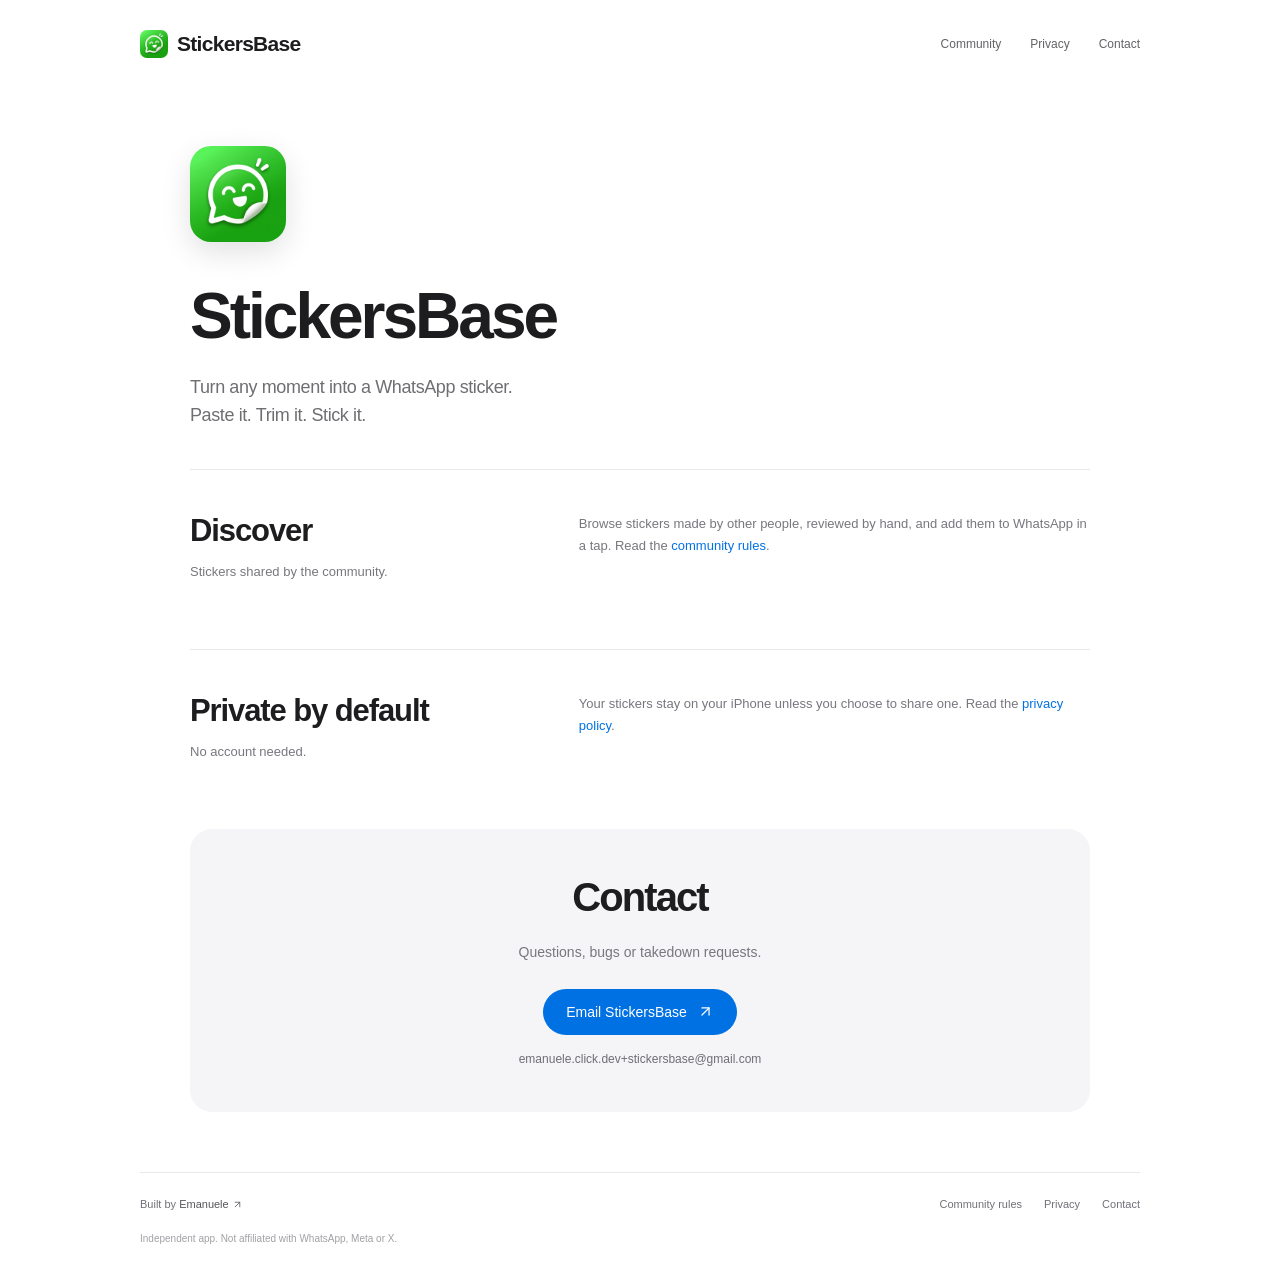
==== stickersbase/index.html @ bf853f96 "Add StickersBase minisite: home, community rules, privacy policy Co-Authored-By: Claude Opus 5.5 <no" ====
<!doctype html>
<html lang="en">
  <head>
    <meta charset="utf-8">
    <meta name="viewport" content="width=device-width, initial-scale=1">
    <title>StickersBase — Stickers for WhatsApp</title>
    <meta name="description" content="Turn any moment into a WhatsApp sticker. Make your own from X posts and photos, or discover stickers shared by the community.">
    <meta name="theme-color" content="#ffffff">
    <link rel="canonical" href="https://emanuele.click/stickersbase/">
    <link rel="icon" type="image/png" href="./assets/icon.png">
    <link rel="apple-touch-icon" href="./assets/icon.png">
    <link rel="stylesheet" href="./styles.css">
  </head>
  <body class="support-page">
    <a class="skip" href="#main">Skip to content</a>
    <header class="wrap">
      <nav aria-label="Main navigation">
        <a class="brand" href="./" aria-label="StickersBase home"><img src="./assets/icon.png" width="28" height="28" alt="">StickersBase</a>
        <div class="nav-links"><a href="./community/">Community</a><a href="./privacy/">Privacy</a><a href="./#contact">Contact</a></div>
      </nav>
    </header>
    <main id="main" class="wrap support-main">
      <div class="support-intro">
        
        <h1><img class="app-icon" src="./assets/icon.png" width="96" height="96" alt=""><br>StickersBase</h1>
        <p class="lead">Turn any moment into a WhatsApp sticker.<br class="desktop-break"> Paste it. Trim it. Stick it.</p>
      </div>
      <section class="support-section">
        <div><h2>Discover</h2><p>Stickers shared by the community.</p></div>
        <div class="prose"><p>Browse stickers made by other people, reviewed by hand, and add them to WhatsApp in a tap. Read the <a href="community/">community rules</a>.</p></div>
      </section>
      <section class="support-section">
        <div><h2>Private by default</h2><p>No account needed.</p></div>
        <div class="prose"><p>Your stickers stay on your iPhone unless you choose to share one. Read the <a href="privacy/">privacy policy</a>.</p></div>
      </section>
      <section class="support-contact" id="contact">
        <h2>Contact</h2>
        <p>Questions, bugs or takedown requests.</p>
        <a class="button primary" href="mailto:emanuele.click.dev+stickersbase@gmail.com?subject=StickersBase">Email StickersBase <span aria-hidden="true"><svg class="ui-icon" width="18" height="18" aria-hidden="true" focusable="false"><use href="./assets/icons/sprite.svg#arrow-up-right"></use></svg></span></a>
        <a class="support-email" href="mailto:emanuele.click.dev+stickersbase@gmail.com">emanuele.click.dev+stickersbase@gmail.com</a>
      </section>
    </main>
    <footer class="wrap">
      <div class="footer-main">
        <span>Built by <a href="https://emanuele.click/">Emanuele <svg class="ui-icon" width="18" height="18" aria-hidden="true" focusable="false"><use href="./assets/icons/sprite.svg#arrow-up-right"></use></svg></a></span>
        <div class="footer-links">
          <a href="./community/">Community rules</a>
          <a href="./privacy/">Privacy</a>
          <a href="mailto:emanuele.click.dev+stickersbase@gmail.com">Contact</a>
        </div>
      </div>
      <p class="disclaimer">Independent app. Not affiliated with WhatsApp, Meta or X.</p>
    </footer>
  </body>
</html>
---- stickersbase/styles.css ----
:root {
  --ink:#1d1d1f;
  --muted:#75757b;
  --blue:#0071e3;
  --line:#e9e9ec;
  --surface:#f5f5f7;
}

* {
  box-sizing:border-box;
}

html {
  scroll-behavior:smooth;
  scroll-padding-top:40px;
}

body {
  margin:0;
  background:#fff;
  color:var(--ink);
  font-family:-apple-system,BlinkMacSystemFont,"Helvetica Neue",Arial,sans-serif;
  -webkit-font-smoothing:antialiased;
}

a {
  color:inherit;
  text-decoration:none;
}

a:hover {
  color:var(--blue);
}

button {
  font:inherit;
  cursor:pointer;
}

a:focus-visible,button:focus-visible,summary:focus-visible {
  outline:3px solid #0071e3;
  outline-offset:5px;
}

.wrap {
  width:calc(100% - 64px);
  max-width:1000px;
  margin:auto;
}

.skip {
  position:absolute;
  top:-100px;
  background:white;
  padding:15px;
  z-index:10;
}

.skip:focus {
  top:0;
}

nav {
  height:88px;
  display:flex;
  justify-content:space-between;
  align-items:center;
}

.brand {
  display:inline-flex;
  align-items:center;
  gap:9px;
  font-size:21px;
  font-weight:650;
  letter-spacing:-.7px;
}

.brand img {
  border-radius:7px;
}

.nav-links {
  display:flex;
  gap:29px;
  font-size:12px;
  color:#636367;
}

.button {
  display:inline-flex;
  align-items:center;
  justify-content:center;
  gap:10px;
  border-radius:999px;
  background:var(--ink);
  color:white;
  min-height:46px;
  padding:13px 23px;
  font-size:14px;
  font-weight:500;
  transition:background .2s,transform .2s;
}

.button:hover {
  background:#38383b;
  color:white;
  transform:translateY(-1px);
}

.button.small {
  font-size:12px;
  min-height:33px;
  padding:9px 15px;
}

.button.primary {
  background:var(--blue);
}

.button.primary:hover {
  background:#0077ed;
}

.hero {
  text-align:center;
  padding-top:80px;
  padding-bottom:87px;
}

h1 {
  font-size:clamp(60px,7vw,86px);
  line-height:1.03;
  letter-spacing:-4.8px;
  font-weight:650;
  margin:0;
}

h1 span,h2 span {
  color:var(--muted);
}

.lead {
  font-size:19px;
  line-height:1.55;
  color:#6e6e73;
  margin:24px auto 27px;
  letter-spacing:-.4px;
}

.cta-note {
  font-size:11px;
  color:#707078;
  margin:13px 0 0;
}

.section {
  padding-top:65px;
  padding-bottom:75px;
}

h2 {
  font-size:42px;
  line-height:1.13;
  letter-spacing:-1.9px;
  font-weight:600;
  margin:0;
}

.feature-grid {
  display:grid;
  grid-template-columns:repeat(3,1fr);
  gap:14px;
  margin-top:35px;
}

.feature {
  position:relative;
  background:var(--surface);
  border-radius:22px;
  padding:30px 26px 32px;
}

.feature-icon {
  width:39px;
  height:39px;
  display:grid;
  place-items:center;
  background:white;
  border:1px solid #eaeaec;
  border-radius:11px;
  box-shadow:0 3px 5px #00000003;
  font-size:24px;
  font-weight:300;
  margin-bottom:38px;
}

h3 {
  font-size:21px;
  font-weight:600;
  letter-spacing:-.7px;
  margin:0 0 11px;
}

.feature p {
  font-size:13px;
  color:#6e6e75;
  line-height:1.7;
  margin:0;
}

.feature-index {
  position:absolute;
  right:25px;
  top:34px;
  font-size:11px;
  color:#b3b3b8;
}

.faq {
  display:grid;
  grid-template-columns:1fr 1.2fr;
  gap:75px;
  padding-top:55px;
  padding-bottom:90px;
}

.questions {
  border-top:1px solid var(--line);
}

details {
  border-bottom:1px solid var(--line);
}

summary {
  list-style:none;
  cursor:pointer;
  padding:20px 28px 20px 0;
  position:relative;
  font-size:14px;
  line-height:1.4;
}

summary::-webkit-details-marker {
  display:none;
}

summary:after {
  content:'+';
  position:absolute;
  right:3px;
  top:18px;
  color:#a1a1a6;
  font-size:20px;
  font-weight:300;
}

details[open] summary:after {
  content:'−';
}

details p {
  font-size:13px;
  color:#6e6e75;
  line-height:1.75;
  margin:0 25px 20px 0;
}

details a {
  color:var(--blue);
}

.final-cta {
  text-align:center;
  border-top:1px solid var(--line);
  padding:60px 0 65px;
}

.final-cta img {
  border-radius:13px;
  margin-bottom:20px;
}

.final-cta h2 {
  font-size:47px;
  margin-bottom:25px;
  letter-spacing:-2px;
}

.final-cta p {
  font-size:11px;
  color:#707078;
  margin-top:16px;
}

footer {
  border-top:1px solid var(--line);
  padding:25px 0 28px;
  font-size:11px;
  color:#707078;
}

.footer-main {
  display:flex;
  justify-content:space-between;
  gap:22px;
}

.footer-main>span a {
  color:#55555b;
}

.footer-links {
  display:flex;
  gap:22px;
}

.footer-links button {
  padding:0;
  border:0;
  background:none;
  color:inherit;
  font-size:11px;
}

.footer-links button:hover {
  color:var(--blue);
}

.disclaimer {
  font-size:10px;
  line-height:1.7;
  color:#a1a1a6;
  margin:20px 0 0;
}

#share-status {
  display:block;
  margin-top:8px;
  overflow-wrap:anywhere;
}

@media(max-width:760px) {
  .wrap {
    width:calc(100% - 40px);
  }

  nav {
    height:74px;
  }

  .nav-links {
    gap:18px;
  }

  .nav-links a:first-child {
    display:none;
  }

  .hero {
    padding-top:60px;
    padding-bottom:55px;
  }

  h1 {
    font-size:65px;
    letter-spacing:-3.6px;
  }

  .lead {
    font-size:17px;
  }

  .feature-grid {
    gap:10px;
  }

  .feature {
    padding:25px 18px;
  }

  .feature p br {
    display:none;
  }

  .feature-index {
    right:18px;
    top:29px;
  }

  h3 {
    font-size:19px;
  }

  .faq {
    gap:35px;
  }

  h2 {
    font-size:36px;
  }

  .section {
    padding-top:45px;
    padding-bottom:55px;
  }

  .footer-links {
    gap:15px;
  }

}

@media(max-width:520px) {
  .wrap {
    width:calc(100% - 36px);
  }

  .nav-links {
    gap:14px;
    font-size:11px;
  }

  .nav-links a:first-child {
    display:none;
  }

  .hero {
    padding-top:51px;
    padding-bottom:43px;
  }

  h1 {
    font-size:54px;
    letter-spacing:-2.8px;
  }

  .lead {
    font-size:16px;
    max-width:320px;
    line-height:1.6;
    margin:23px auto 25px;
  }

  .desktop-break {
    display:none;
  }

  .section {
    padding-top:34px;
    padding-bottom:40px;
  }

  h2 {
    font-size:33px;
    letter-spacing:-1.3px;
  }

  .feature-grid {
    grid-template-columns:1fr;
    margin-top:28px;
    gap:10px;
  }

  .feature {
    padding:25px 24px 25px 84px;
    border-radius:18px;
  }

  .feature-icon {
    position:absolute;
    left:24px;
    top:25px;
    width:36px;
    height:36px;
    font-size:22px;
    margin:0;
  }

  .feature-index {
    font-size:10px;
    right:22px;
    top:29px;
  }

  h3 {
    font-size:19px;
    padding-right:22px;
    margin-bottom:8px;
  }

  .feature p {
    font-size:12px;
    max-width:235px;
  }

  .faq {
    grid-template-columns:1fr;
    gap:28px;
    padding-top:35px;
    padding-bottom:45px;
  }

  summary {
    font-size:13px;
    padding-top:18px;
    padding-bottom:18px;
  }

  .final-cta {
    padding:45px 0;
  }

  .final-cta h2 {
    font-size:39px;
  }

  .footer-main {
    flex-direction:column;
    gap:19px;
  }

  .footer-links {
    flex-wrap:wrap;
    gap:18px;
  }

  .disclaimer {
    font-size:9px;
  }

}

@media(prefers-reduced-motion:reduce) {
  html {
    scroll-behavior:auto;
  }

  * {
    transition:none!important;
  }

}

/* Static post illustration. SVG action paths match the extension. */
.post-illustration {
  position:relative;
  width:100%;
  max-width:550px;
  margin:50px auto 64px;
  text-align:left;
}

.post-preview {
  overflow:hidden;
  padding:19px 22px 0 19px;
  border:1px solid #272a2e;
  border-radius:18px;
  background:#000;
  color:#71767b;
  box-shadow:0 3px 5px #00000008,0 20px 45px -16px #00000028;
}

.post-preview svg {
  display:block;
  width:17px;
  height:17px;
  flex-shrink:0;
}

.placeholder {
  display:block;
  height:5px;
  border-radius:5px;
  background:#24272b;
}

.preview-grid {
  display:grid;
  grid-template-columns:33px minmax(0,1fr);
  gap:11px;
  align-items:start;
}

.preview-avatar {
  width:33px;
  height:33px;
  border:1px solid #34383c;
  border-radius:50%;
  background:#1c2025;
}

.preview-author {
  display:flex;
  align-items:center;
  gap:9px;
  height:33px;
  margin-bottom:15px;
}

.name-placeholder {
  width:77px;
  height:6px;
  background:#62676d;
}

.handle-placeholder {
  width:62px;
  height:4px;
  background:#262a2e;
  opacity:.7;
}

.preview-dots {
  margin-left:auto;
  color:#51565c;
  opacity:.6;
}

.preview-dots svg {
  width:16px;
  height:16px;
}

.preview-video {
  position:relative;
  isolation:isolate;
  display:grid;
  place-items:center;
  height:224px;
  overflow:hidden;
  border:1px solid #202226;
  border-radius:12px;
  background:#111214;
}

.post-preview .preview-landscape {
  position:absolute;
  inset:0;
  z-index:-1;
  width:100%;
  height:100%;
}

.preview-play {
  display:grid;
  place-items:center;
  width:36px;
  height:36px;
  color:#bdc7d1;
}

.preview-play svg {
  width:29px;
  height:29px;
  fill:currentColor;
  stroke:none;
  transform:translateX(-1px);
}

.preview-xsave {
  position:relative;
  display:flex;
  align-items:center;
  justify-content:space-between;
  gap:12px;
  padding:17px 0 19px;
  font-size:11px;
  font-weight:550;
  color:#65717d;
}

.preview-xsave>span {
  display:inline-flex;
  align-items:center;
  gap:6px;
  white-space:nowrap;
}

.preview-xsave svg {
  width:14px;
  height:14px;
}

.preview-wordmark {
  font-size:11px;
  font-weight:650;
  letter-spacing:-.3px;
  color:#7f93a8;
}

.preview-xsave .preview-save {
  position:relative;
  isolation:isolate;
  margin:0 3px;
  padding:10px 12px;
  border:1px solid #348ce6;
  border-radius:8px;
  background:#0071e3;
  color:#fff;
  font-size:12px;
  font-weight:600;
  box-shadow:0 3px 12px #0071e326;
}

.preview-xsave .preview-save svg {
  width:15px;
  height:15px;
}

.preview-player-controls {
  position:absolute;
  bottom:0;
  left:0;
  right:0;
  padding:30px 12px 10px;
  background:linear-gradient(transparent,#0006);
  color:#a4adb7;
}

.preview-progress {
  height:2px;
  margin-bottom:11px;
  background:#ffffff22;
}

.preview-progress>span {
  display:block;
  width:27%;
  height:100%;
  background:#aab6c2;
}

.preview-player-toolbar {
  display:flex;
  align-items:center;
  gap:12px;
  height:17px;
}

.post-preview .preview-player-toolbar svg {
  width:15px;
  height:15px;
}

.preview-player-toolbar>span {
  display:flex;
  align-items:center;
}

.preview-time {
  margin-left:auto;
  gap:3px;
  font-size:10px;
  font-weight:550;
  font-variant-numeric:tabular-nums;
}

.preview-time>span {
  color:#7f8994;
}

/* Static pencil marks cannot intercept pointer input. */
.preview-xsave .preview-save .save-pencil-ring {
  position:absolute;
  left:-15px;
  top:-13px;
  width:calc(100% + 29px);
  height:calc(100% + 27px);
  max-width:none;
  overflow:visible;
  pointer-events:none;
  transform:rotate(-5deg);
  fill:none;
  stroke:currentColor;
  stroke-width:1.35;
  stroke-linecap:round;
  stroke-linejoin:round;
  color:#b5cbe0;
}

.save-pencil-ring path {
  vector-effect:non-scaling-stroke;
}

.save-pencil-ring .pencil-return {
  opacity:.35;
  stroke-width:.8;
}

.post-illustration .download-note {
  position:absolute;
  right:23px;
  top:100%;
  display:flex;
  align-items:center;
  justify-content:flex-end;
  gap:6px;
  margin:5px 0 0;
  text-align:left;
  color:#64778c;
  font-family:"Bradley Hand","Segoe Print","Comic Sans MS",cursive;
  font-size:19px;
  font-weight:400;
  line-height:1.1;
  letter-spacing:-.3px;
  transform:rotate(-3deg);
}

.download-note-arrow {
  position:relative;
  z-index:1;
  order:2;
  align-self:flex-start;
  width:70px;
  height:71px;
  margin-top:-27px;
  overflow:visible;
  pointer-events:none;
}

.download-note-arrow path {
  stroke:currentColor;
  stroke-width:1.5;
  stroke-linecap:round;
  stroke-linejoin:round;
  vector-effect:non-scaling-stroke;
}

.download-note>span {
  order:1;
}

@media(max-width:520px) {
  .post-illustration {
    max-width:430px;
    margin-top:37px;
  }

  .post-preview {
    padding:15px 13px 0 12px;
    border-radius:14px;
  }

  .preview-grid {
    grid-template-columns:27px minmax(0,1fr);
    gap:8px;
  }

  .preview-avatar {
    width:27px;
    height:27px;
  }

  .preview-author {
    height:27px;
    margin-bottom:12px;
  }

  .name-placeholder {
    width:61px;
  }

  .handle-placeholder {
    width:45px;
  }

  .preview-video {
    height:180px;
    border-radius:9px;
  }

  .preview-play {
    width:32px;
    height:32px;
  }

  .preview-play svg {
    width:27px;
    height:27px;
  }

  .preview-xsave {
    font-size:9px;
    gap:7px;
    padding:17px 0;
  }

  .preview-xsave>span {
    gap:4px;
  }

  .preview-xsave svg {
    width:12px;
    height:12px;
  }

  .preview-xsave .preview-save {
    font-size:10px;
    padding:9px 10px;
  }

  .preview-xsave .preview-save svg {
    width:13px;
    height:13px;
  }

  .preview-wordmark {
    font-size:10px;
  }

  .preview-player-controls {
    padding:25px 9px 9px;
  }

  .preview-player-toolbar {
    gap:9px;
  }

  .post-preview .preview-player-toolbar svg {
    width:13px;
    height:13px;
  }

  .preview-time {
    font-size:9px;
  }

  .preview-xsave .preview-save .save-pencil-ring {
    width:calc(100% + 23px);
    height:calc(100% + 22px);
    left:-12px;
    top:-11px;
    stroke-width:1.15;
  }

  .post-illustration .download-note {
    font-size:16px;
    right:13px;
  }

  .download-note-arrow {
    width:58px;
    height:64px;
    margin-top:-25px;
  }

}

@media(max-width:360px) {
  .preview-grid {
    grid-template-columns:22px minmax(0,1fr);
    gap:7px;
  }

  .preview-avatar {
    width:22px;
    height:22px;
  }

  .preview-author {
    height:22px;
  }

  .preview-xsave {
    gap:5px;
    font-size:8px;
  }

  .preview-xsave>span {
    gap:3px;
  }

  .preview-xsave svg {
    width:10px;
    height:10px;
  }

  .preview-xsave .preview-save {
    font-size:9px;
    padding:8px;
  }

  .preview-xsave .preview-save svg {
    width:11px;
    height:11px;
  }

  .preview-player-toolbar {
    gap:8px;
  }

}

/* Support shares the landing page's type, navigation, and quiet surfaces. */
.support-main {
  max-width:900px;
}

.support-intro {
  padding:58px 0 39px;
}

.back-link {
  font-size:12px;
  color:#6e6e73;
  display:inline-block;
  margin-bottom:32px;
}

.support-intro h1 {
  font-size:64px;
  letter-spacing:-3px;
  line-height:1.07;
}

.support-intro .lead {
  margin:23px 0 0;
  font-size:18px;
}

.support-topics {
  height:auto;
  display:flex;
  gap:10px;
  justify-content:flex-start;
  flex-wrap:wrap;
  padding:0 0 45px;
}

.support-topics a {
  font-size:12px;
  background:var(--surface);
  border-radius:999px;
  padding:11px 16px;
  color:#595960;
}

.support-topics a:hover {
  background:#ececf0;
  color:var(--blue);
}

.support-topics span {
  margin-left:13px;
  color:#a1a1a6;
}

.support-section {
  display:grid;
  grid-template-columns:1fr 1.5fr;
  gap:48px;
  padding:43px 0 53px;
  border-top:1px solid var(--line);
}

.support-section h2 {
  font-size:31px;
  letter-spacing:-1.1px;
}

.support-section>div>p {
  font-size:13px;
  line-height:1.7;
  color:#77777e;
}

.setup-steps {
  margin:0;
  padding-left:22px;
}

.setup-steps li {
  font-size:13px;
  color:#77777e;
  line-height:1.75;
  padding:0 0 22px 8px;
}

.setup-steps li:last-child {
  padding-bottom:0;
}

.setup-steps strong {
  font-weight:550;
  font-size:14px;
  color:var(--ink);
}

.setup-steps p {
  margin:6px 0 0;
}

.setup-steps a,.support-section details a {
  color:var(--blue);
}

.support-section .questions {
  border-top:0;
}

.support-section summary {
  padding-top:0;
  padding-bottom:20px;
}

.support-section summary:after {
  top:-3px;
}

.support-section details+details summary {
  padding-top:20px;
}

.support-section details+details summary:after {
  top:17px;
}

.support-section .answer p {
  margin-bottom:14px;
}

.support-contact {
  background:var(--surface);
  text-align:center;
  border-radius:22px;
  padding:46px 24px;
  margin:0 0 60px;
}

.support-contact h2 {
  font-size:40px;
}

.support-contact>p {
  font-size:14px;
  color:#77777e;
  line-height:1.7;
  margin:21px 0 24px;
}

.support-email {
  display:block;
  width:fit-content;
  max-width:100%;
  overflow-wrap:anywhere;
  margin:17px auto 0;
  font-size:12px;
  color:#6e6e73;
}

.support-contact .contact-note {
  font-size:11px;
  line-height:1.8;
  margin:20px 0 0;
}

.nav-links [aria-current=page] {
  color:var(--ink);
}

@media(max-width:650px) {
  .support-intro {
    padding-top:35px;
  }

  .support-intro h1 {
    font-size:48px;
    letter-spacing:-2px;
  }

  .support-intro .lead {
    font-size:16px;
  }

  .support-topics {
    gap:7px;
    padding-bottom:30px;
  }

  .support-topics a {
    font-size:11px;
    padding:10px 12px;
  }

  .support-topics span {
    margin-left:6px;
  }

  .support-section {
    grid-template-columns:1fr;
    gap:22px;
    padding:32px 0 37px;
  }

  .support-section h2 {
    font-size:29px;
  }

  .support-section>div>p {
    margin-bottom:0;
  }

  .support-contact {
    padding:35px 20px;
    margin-bottom:40px;
  }

  .support-contact h2 {
    font-size:34px;
  }

  .support-contact>p {
    font-size:13px;
  }

  .support-contact .button {
    font-size:13px;
  }

}
/* Keep Save video readable on the narrowest screens. */
@media (max-width: 360px) {
  .preview-xsave > span:nth-child(2),
  .preview-xsave > span:nth-child(3) {
    font-size: 0;
    gap: 0;
  }
}
@media (max-width: 520px) {
  header nav { gap: 12px; }
  .brand, .button.small { flex-shrink: 0; }
  .button.small { white-space: nowrap; }
  .nav-links a:nth-child(2) { display: none; }
}

/* Locally hosted Lucide UI icons and Simple Icons Chrome brand mark. */
.ui-icon{display:inline-block;width:1em;height:1em;vertical-align:-.15em;flex-shrink:0}
.button .ui-icon{width:17px;height:17px}
.button .chrome-icon{width:20px;height:20px}
.button.small .ui-icon{width:13px;height:13px}
.feature-icon .ui-icon{width:20px;height:20px}
.footer-links .ui-icon,.footer-main>span .ui-icon{width:11px;height:11px}
.support-topics .ui-icon{width:12px;height:12px}
.preview-play .ui-icon{width:29px;height:29px}
@media(max-width:520px){.preview-play .ui-icon{width:27px;height:27px}}

/* StickersBase legal pages: plain readable prose inside the support layout. */
.prose p,.prose li{font-size:13px;line-height:1.75;color:#77777e}
.prose p{margin:0 0 14px}
.prose ul{margin:0 0 14px;padding-left:20px}
.prose li{padding:0 0 6px 4px}
.prose strong{color:var(--ink);font-weight:550}
.prose a{color:var(--blue)}
.lang-label{font-size:11px;letter-spacing:.08em;text-transform:uppercase;color:#a1a1a6;margin:40px 0 0}
.app-icon{border-radius:22%;box-shadow:0 10px 30px rgba(0,0,0,.12);margin-bottom:28px}
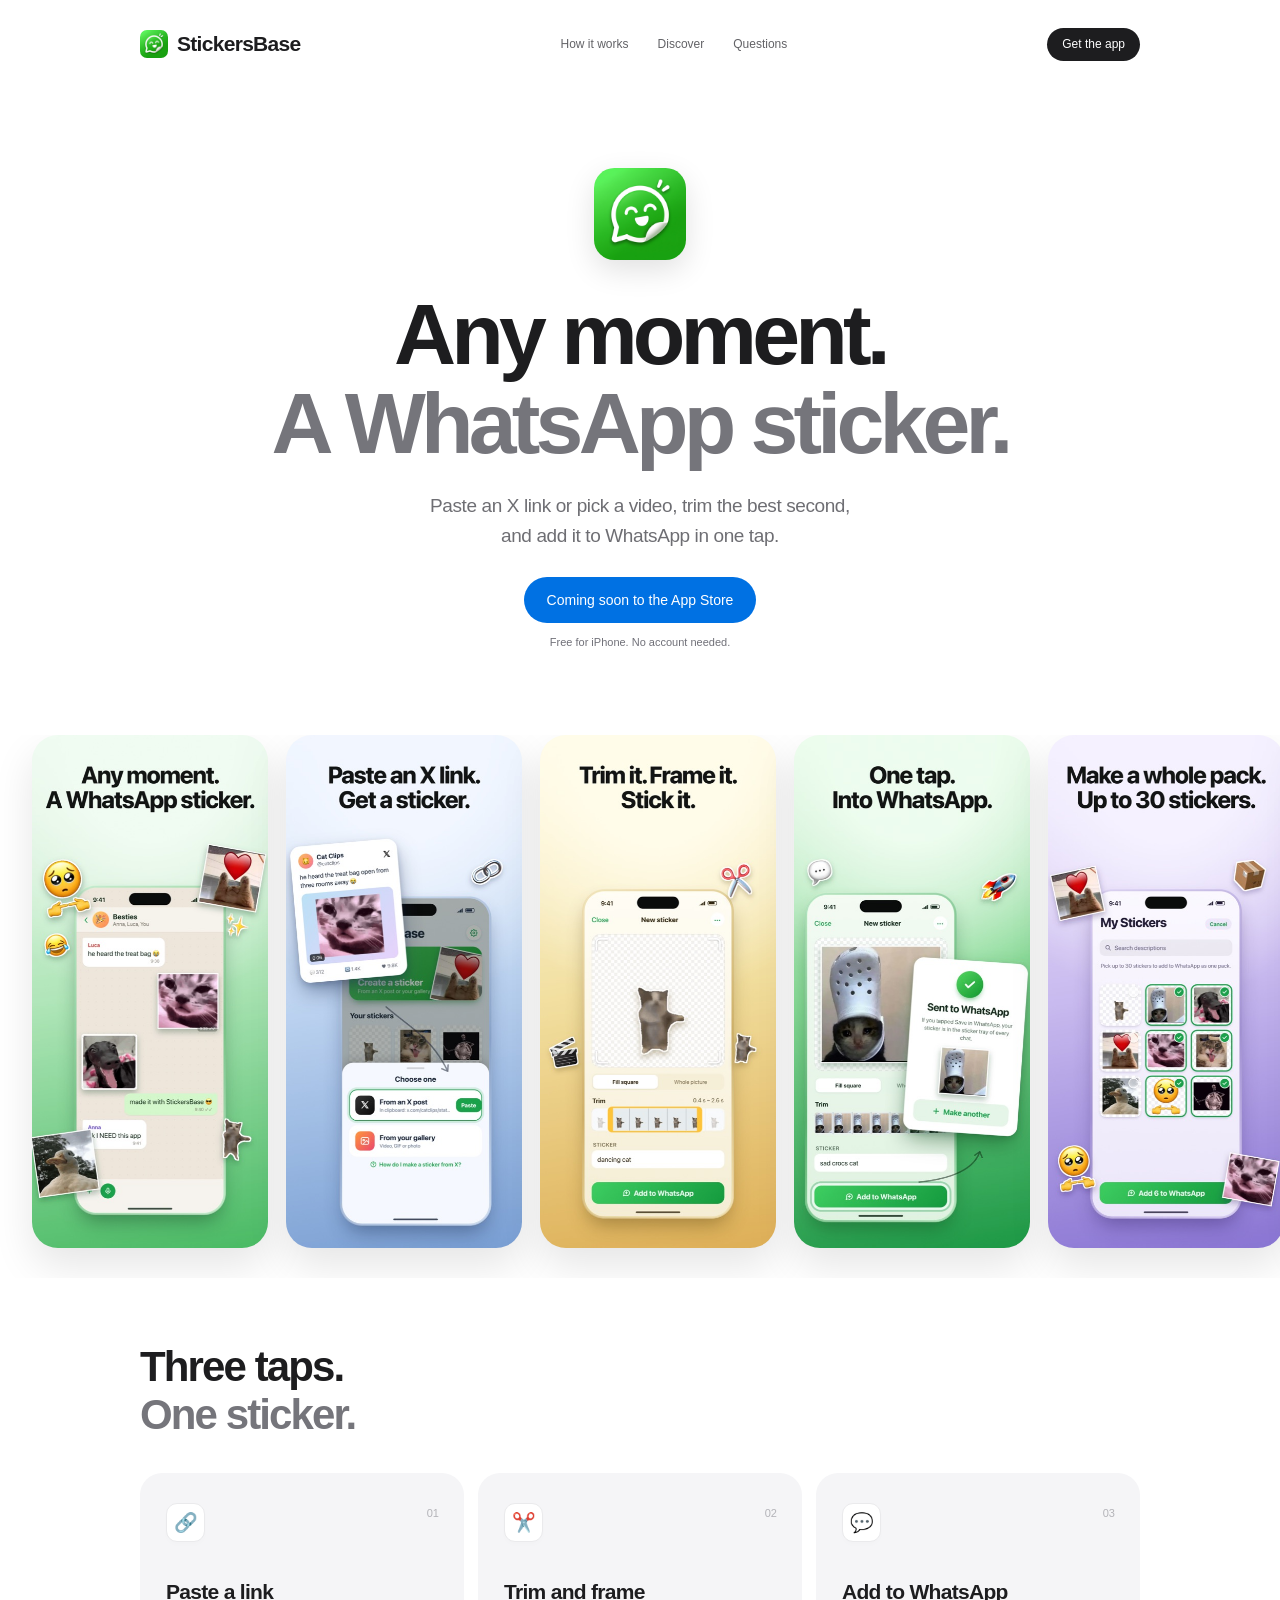
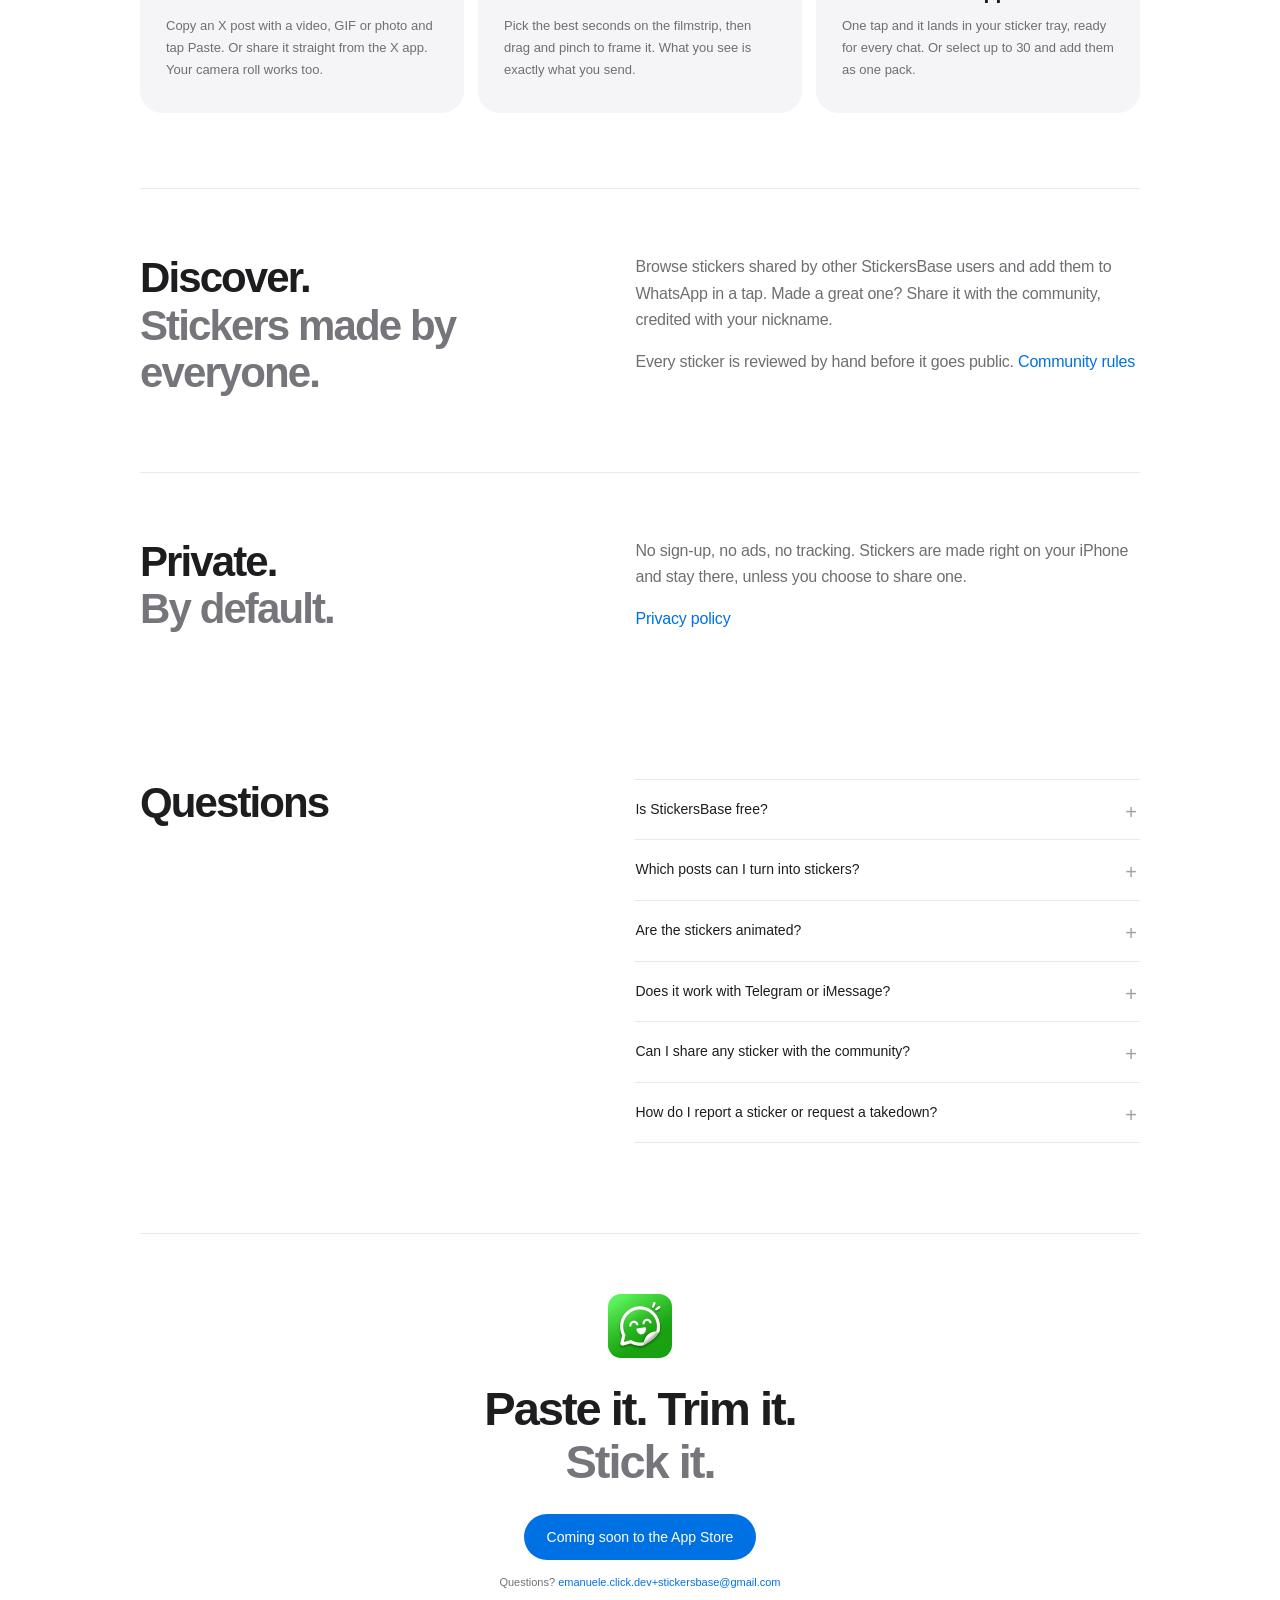
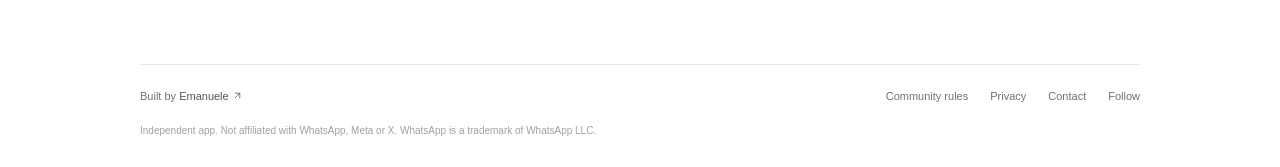
==== commit 8d8b9e9d: "StickersBase: turn the home into a marketing landing page Co-Authored-By: Claude Opus 5.5 <noreply@a" ====
--- a/stickersbase/index.html
+++ b/stickersbase/index.html
@@ -3,53 +3,164 @@
   <head>
     <meta charset="utf-8">
     <meta name="viewport" content="width=device-width, initial-scale=1">
-    <title>StickersBase — Stickers for WhatsApp</title>
-    <meta name="description" content="Turn any moment into a WhatsApp sticker. Make your own from X posts and photos, or discover stickers shared by the community.">
+    <title>StickersBase — Animated WhatsApp Sticker Maker for iPhone</title>
+    <meta name="description" content="Turn any X video, GIF or photo into an animated WhatsApp sticker in seconds. Paste a link, trim the best moment, add it in one tap. Discover stickers made by the community. No account.">
     <meta name="theme-color" content="#ffffff">
+    <meta name="robots" content="index, follow, max-image-preview:large">
     <link rel="canonical" href="https://emanuele.click/stickersbase/">
-    <link rel="icon" type="image/png" href="./assets/icon.png">
-    <link rel="apple-touch-icon" href="./assets/icon.png">
-    <link rel="stylesheet" href="./styles.css">
+    <link rel="icon" type="image/png" href="/stickersbase/assets/icon.png">
+    <link rel="apple-touch-icon" href="/stickersbase/assets/icon.png">
+    <link rel="stylesheet" href="/stickersbase/styles.css">
+    <meta property="og:type" content="website">
+    <meta property="og:site_name" content="StickersBase">
+    <meta property="og:title" content="Any moment. A WhatsApp sticker. — StickersBase">
+    <meta property="og:description" content="Paste an X link, trim the best moment, add it to WhatsApp in one tap. Free for iPhone, no account.">
+    <meta property="og:url" content="https://emanuele.click/stickersbase/">
+    <meta property="og:image" content="https://emanuele.click/stickersbase/assets/screens/01-any-moment.jpg">
+    <meta name="twitter:card" content="summary_large_image">
+    <meta name="twitter:site" content="@emanuele_click">
+    <meta name="twitter:creator" content="@emanuele_click">
+    <script type="application/ld+json">
+      {
+        "@context": "https://schema.org",
+        "@type": "MobileApplication",
+        "name": "StickersBase",
+        "operatingSystem": "iOS",
+        "applicationCategory": "UtilitiesApplication",
+        "url": "https://emanuele.click/stickersbase/",
+        "description": "Turn X videos, GIFs and photos into animated WhatsApp stickers, and discover stickers shared by the community.",
+        "offers": { "@type": "Offer", "price": "0", "priceCurrency": "USD" },
+        "author": { "@type": "Person", "name": "Emanuele", "url": "https://emanuele.click/" }
+      }
+    </script>
   </head>
-  <body class="support-page">
+  <body>
     <a class="skip" href="#main">Skip to content</a>
     <header class="wrap">
       <nav aria-label="Main navigation">
-        <a class="brand" href="./" aria-label="StickersBase home"><img src="./assets/icon.png" width="28" height="28" alt="">StickersBase</a>
-        <div class="nav-links"><a href="./community/">Community</a><a href="./privacy/">Privacy</a><a href="./#contact">Contact</a></div>
+        <a class="brand" href="/stickersbase/" aria-label="StickersBase home"><img src="/stickersbase/assets/icon.png" width="28" height="28" alt="">StickersBase</a>
+        <div class="nav-links">
+          <a href="#how">How it works</a>
+          <a href="#discover">Discover</a>
+          <a href="#questions">Questions</a>
+        </div>
+        <a class="button small" href="#get">Get the app</a>
       </nav>
     </header>
-    <main id="main" class="wrap support-main">
-      <div class="support-intro">
-        
-        <h1><img class="app-icon" src="./assets/icon.png" width="96" height="96" alt=""><br>StickersBase</h1>
-        <p class="lead">Turn any moment into a WhatsApp sticker.<br class="desktop-break"> Paste it. Trim it. Stick it.</p>
-      </div>
-      <section class="support-section">
-        <div><h2>Discover</h2><p>Stickers shared by the community.</p></div>
-        <div class="prose"><p>Browse stickers made by other people, reviewed by hand, and add them to WhatsApp in a tap. Read the <a href="community/">community rules</a>.</p></div>
+
+    <main id="main">
+      <section class="hero wrap">
+        <img class="app-icon" src="/stickersbase/assets/icon.png" width="92" height="92" alt="">
+        <h1>Any moment.<br><span>A WhatsApp sticker.</span></h1>
+        <p class="lead">Paste an X link or pick a video, trim the best second,<br class="desktop-break"> and add it to WhatsApp in one tap.</p>
+        <span class="button primary store-soon" id="get">Coming soon to the App Store</span>
+        <p class="cta-note">Free for iPhone. No account needed.</p>
       </section>
-      <section class="support-section">
-        <div><h2>Private by default</h2><p>No account needed.</p></div>
-        <div class="prose"><p>Your stickers stay on your iPhone unless you choose to share one. Read the <a href="privacy/">privacy policy</a>.</p></div>
+
+      <section class="screens" aria-label="App screenshots">
+        <div class="screens-track">
+          <img src="/stickersbase/assets/screens/01-any-moment.jpg" width="330" height="717" alt="A cat sticker sent in a WhatsApp chat. Any moment. A WhatsApp sticker." loading="eager">
+          <img src="/stickersbase/assets/screens/02-paste-x-link.jpg" width="330" height="717" alt="Paste an X link. Get a sticker." loading="lazy">
+          <img src="/stickersbase/assets/screens/03-trim-frame.jpg" width="330" height="717" alt="The editor: trim the clip and frame it. Trim it. Frame it. Stick it." loading="lazy">
+          <img src="/stickersbase/assets/screens/04-one-tap-whatsapp.jpg" width="330" height="717" alt="One tap. Into WhatsApp." loading="lazy">
+          <img src="/stickersbase/assets/screens/06-packs.jpg" width="330" height="717" alt="Make a whole pack. Up to 30 stickers." loading="lazy">
+          <img src="/stickersbase/assets/screens/08-no-account.jpg" width="330" height="717" alt="No account. No fuss." loading="lazy">
+        </div>
       </section>
-      <section class="support-contact" id="contact">
-        <h2>Contact</h2>
-        <p>Questions, bugs or takedown requests.</p>
-        <a class="button primary" href="mailto:emanuele.click.dev+stickersbase@gmail.com?subject=StickersBase">Email StickersBase <span aria-hidden="true"><svg class="ui-icon" width="18" height="18" aria-hidden="true" focusable="false"><use href="./assets/icons/sprite.svg#arrow-up-right"></use></svg></span></a>
-        <a class="support-email" href="mailto:emanuele.click.dev+stickersbase@gmail.com">emanuele.click.dev+stickersbase@gmail.com</a>
+
+      <section id="how" class="section wrap">
+        <h2>Three taps.<br><span>One sticker.</span></h2>
+        <div class="feature-grid">
+          <article class="feature">
+            <span class="feature-index">01</span>
+            <span class="feature-icon" aria-hidden="true">🔗</span>
+            <h3>Paste a link</h3>
+            <p>Copy an X post with a video, GIF or photo and tap Paste. Or share it straight from the X app. Your camera roll works too.</p>
+          </article>
+          <article class="feature">
+            <span class="feature-index">02</span>
+            <span class="feature-icon" aria-hidden="true">✂️</span>
+            <h3>Trim and frame</h3>
+            <p>Pick the best seconds on the filmstrip, then drag and pinch to frame it. What you see is exactly what you send.</p>
+          </article>
+          <article class="feature">
+            <span class="feature-index">03</span>
+            <span class="feature-icon" aria-hidden="true">💬</span>
+            <h3>Add to WhatsApp</h3>
+            <p>One tap and it lands in your sticker tray, ready for every chat. Or select up to 30 and add them as one pack.</p>
+          </article>
+        </div>
+      </section>
+
+      <section id="discover" class="section wrap split">
+        <div>
+          <h2>Discover.<br><span>Stickers made by everyone.</span></h2>
+        </div>
+        <div class="split-copy">
+          <p>Browse stickers shared by other StickersBase users and add them to WhatsApp in a tap. Made a great one? Share it with the community, credited with your nickname.</p>
+          <p>Every sticker is reviewed by hand before it goes public. <a href="/stickersbase/community/">Community rules</a></p>
+        </div>
+      </section>
+
+      <section class="section wrap split">
+        <div>
+          <h2>Private.<br><span>By default.</span></h2>
+        </div>
+        <div class="split-copy">
+          <p>No sign-up, no ads, no tracking. Stickers are made right on your iPhone and stay there, unless you choose to share one.</p>
+          <p><a href="/stickersbase/privacy/">Privacy policy</a></p>
+        </div>
+      </section>
+
+      <section id="questions" class="faq section wrap">
+        <h2>Questions</h2>
+        <div class="questions">
+          <details>
+            <summary>Is StickersBase free?</summary>
+            <p>Yes. Making stickers, adding them to WhatsApp and browsing Discover are free, with no account.</p>
+          </details>
+          <details>
+            <summary>Which posts can I turn into stickers?</summary>
+            <p>Public X posts with a video, GIF or photo. Private, deleted or age-restricted posts can’t be imported. You can always use videos, GIFs and photos from your camera roll.</p>
+          </details>
+          <details>
+            <summary>Are the stickers animated?</summary>
+            <p>Yes. Every sticker is an animated WhatsApp sticker, up to 3 seconds. Still photos work too.</p>
+          </details>
+          <details>
+            <summary>Does it work with Telegram or iMessage?</summary>
+            <p>StickersBase is made for WhatsApp. You can also share the original video or save it to Photos.</p>
+          </details>
+          <details>
+            <summary>Can I share any sticker with the community?</summary>
+            <p>Only stickers you have the right to share. A public post isn’t automatically free to redistribute. Read the <a href="/stickersbase/community/">community rules</a>.</p>
+          </details>
+          <details>
+            <summary>How do I report a sticker or request a takedown?</summary>
+            <p>In the app, open the sticker and tap ⋯ → Report. Rights holders can email <a href="mailto:emanuele.click.dev+stickersbase@gmail.com?subject=StickersBase%20takedown%20request">emanuele.click.dev+stickersbase@gmail.com</a>.</p>
+          </details>
+        </div>
+      </section>
+
+      <section class="final-cta wrap" id="contact">
+        <img src="/stickersbase/assets/icon.png" width="64" height="64" alt="">
+        <h2>Paste it. Trim it.<br><span>Stick it.</span></h2>
+        <span class="button primary store-soon">Coming soon to the App Store</span>
+        <p>Questions? <a href="mailto:emanuele.click.dev+stickersbase@gmail.com?subject=StickersBase">emanuele.click.dev+stickersbase@gmail.com</a></p>
       </section>
     </main>
+
     <footer class="wrap">
       <div class="footer-main">
-        <span>Built by <a href="https://emanuele.click/">Emanuele <svg class="ui-icon" width="18" height="18" aria-hidden="true" focusable="false"><use href="./assets/icons/sprite.svg#arrow-up-right"></use></svg></a></span>
+        <span>Built by <a href="https://emanuele.click/">Emanuele <svg class="ui-icon" width="18" height="18" aria-hidden="true" focusable="false"><use href="/stickersbase/assets/icons/sprite.svg#arrow-up-right"></use></svg></a></span>
         <div class="footer-links">
-          <a href="./community/">Community rules</a>
-          <a href="./privacy/">Privacy</a>
+          <a href="/stickersbase/community/">Community rules</a>
+          <a href="/stickersbase/privacy/">Privacy</a>
           <a href="mailto:emanuele.click.dev+stickersbase@gmail.com">Contact</a>
+          <a href="https://x.com/emanuele_click">Follow</a>
         </div>
       </div>
-      <p class="disclaimer">Independent app. Not affiliated with WhatsApp, Meta or X.</p>
+      <p class="disclaimer">Independent app. Not affiliated with WhatsApp, Meta or X. WhatsApp is a trademark of WhatsApp LLC.</p>
     </footer>
   </body>
 </html>
--- a/stickersbase/styles.css
+++ b/stickersbase/styles.css
@@ -1255,3 +1255,30 @@
 .prose a{color:var(--blue)}
 .lang-label{font-size:11px;letter-spacing:.08em;text-transform:uppercase;color:#a1a1a6;margin:40px 0 0}
 .app-icon{border-radius:22%;box-shadow:0 10px 30px rgba(0,0,0,.12);margin-bottom:28px}
+
+/* StickersBase landing */
+.hero .app-icon{display:block;margin:0 auto 30px}
+.store-soon{cursor:default}
+.store-soon:hover{transform:none;background:var(--blue)}
+.screens{overflow-x:auto;scrollbar-width:none;padding:0 0 30px;scroll-snap-type:x mandatory}
+.screens::-webkit-scrollbar{display:none}
+.screens-track{display:flex;gap:18px;width:max-content;margin:0 auto;padding:0 32px}
+.screens img{width:236px;height:auto;border-radius:26px;box-shadow:0 18px 40px rgba(0,0,0,.10);scroll-snap-align:center;background:var(--surface)}
+.split{display:grid;grid-template-columns:1fr 1.2fr;gap:75px;border-top:1px solid var(--line)}
+.split-copy p{font-size:16px;line-height:1.65;color:#6e6e73;margin:0 0 16px;letter-spacing:-.2px}
+.split-copy a,.final-cta p a{color:var(--blue)}
+.feature-icon{font-size:19px}
+@media(max-width:800px){
+  .feature-grid{grid-template-columns:1fr}
+  .split,.faq{grid-template-columns:1fr;gap:22px}
+  .screens img{width:200px}
+}
+@media(max-width:650px){
+  .wrap{width:calc(100% - 32px)}
+  .screens-track{padding:0 16px}
+  h1{font-size:46px;letter-spacing:-2.4px}
+  h2{font-size:34px}
+  .lead{font-size:16px}
+  .footer-main{flex-direction:column}
+  .footer-links{flex-wrap:wrap;gap:14px}
+}
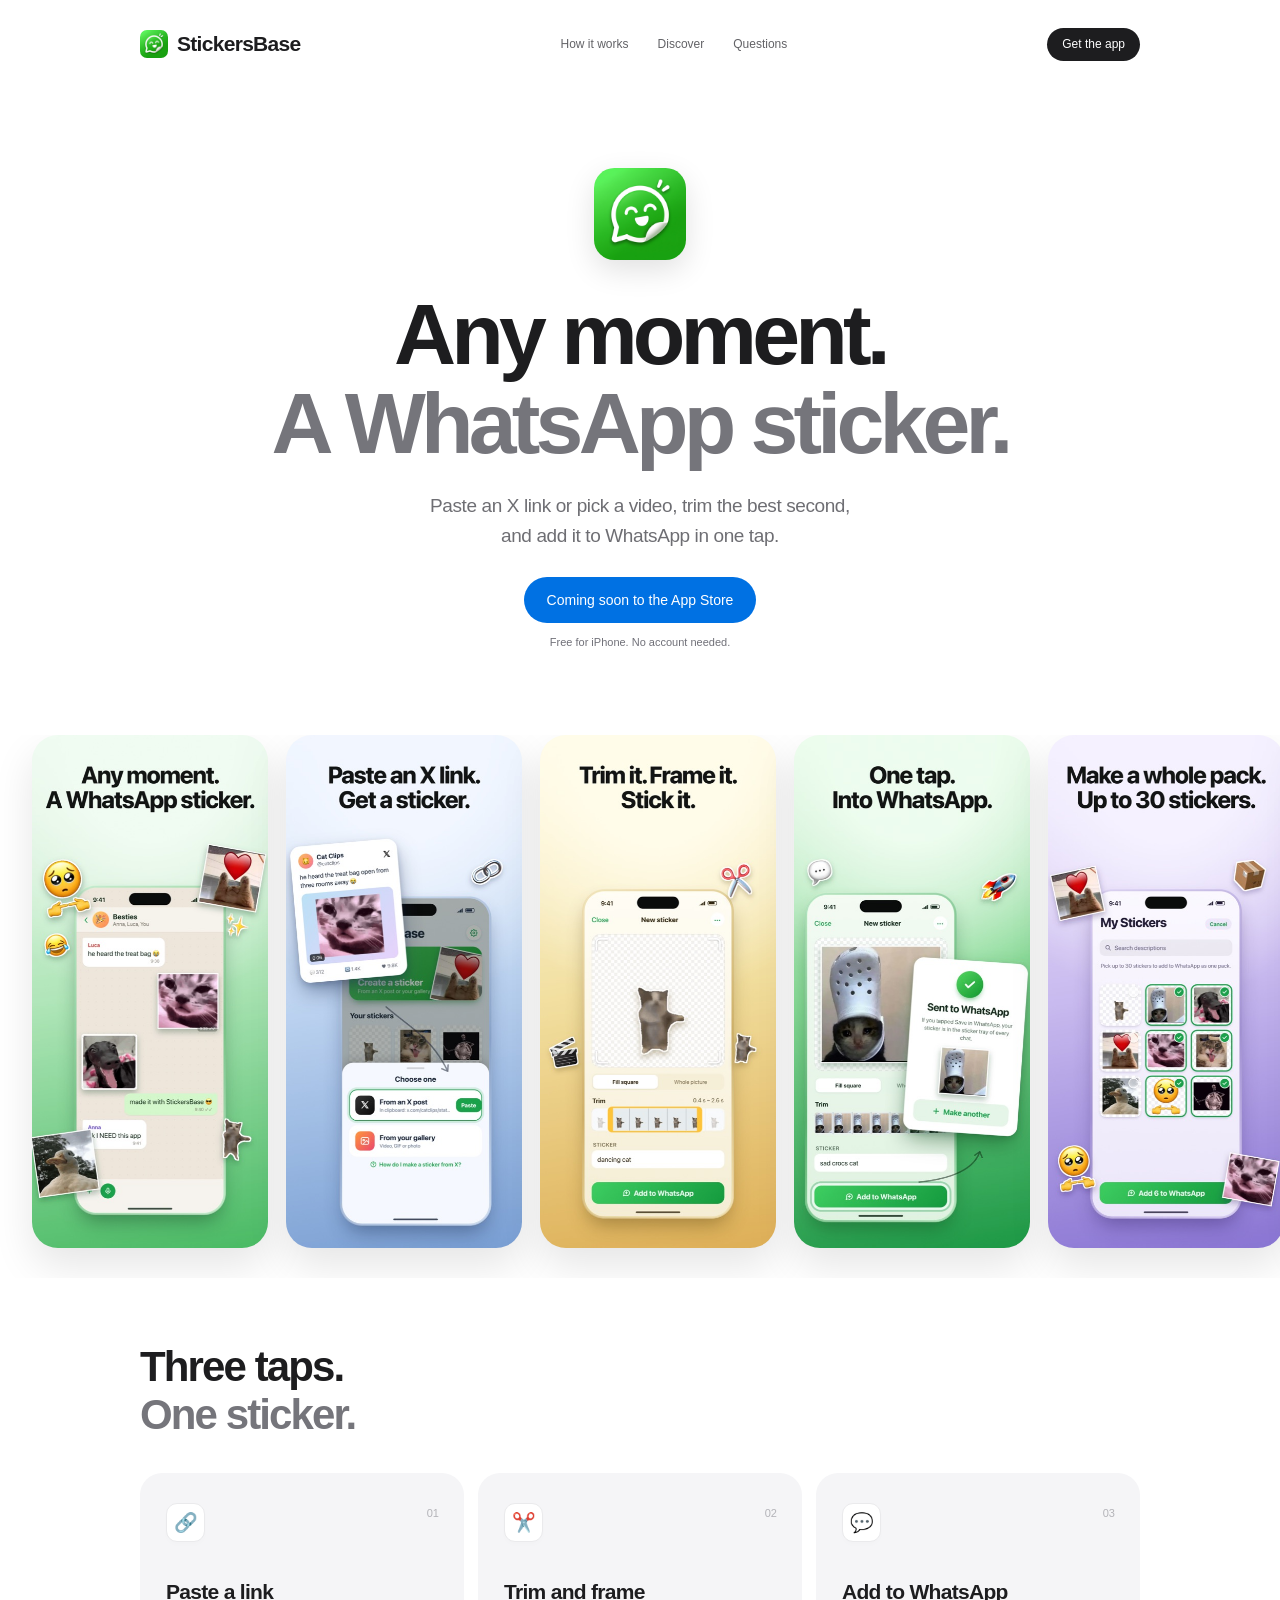
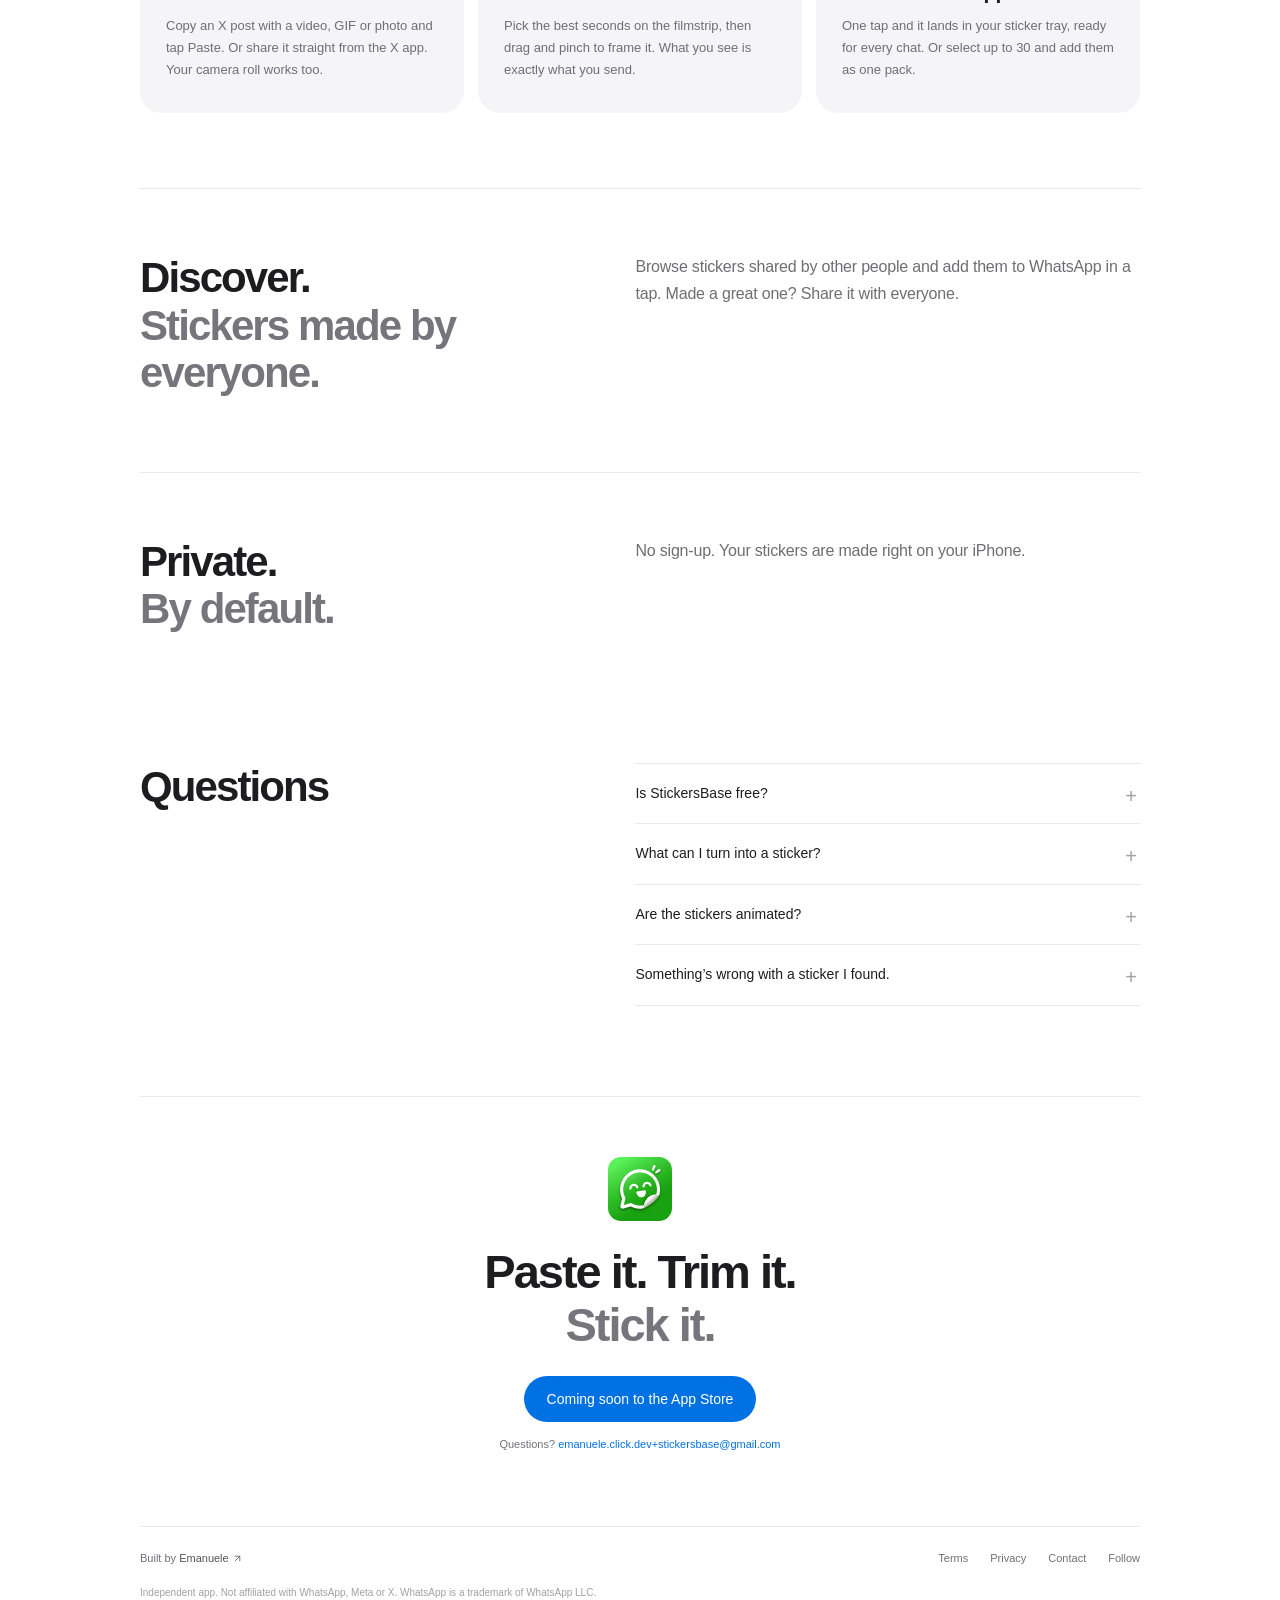
==== commit 3fd10710: "StickersBase: generic terms and privacy as plain pages; trim landing details Co-Authored-By: Claude " ====
--- a/stickersbase/index.html
+++ b/stickersbase/index.html
@@ -4,7 +4,7 @@
     <meta charset="utf-8">
     <meta name="viewport" content="width=device-width, initial-scale=1">
     <title>StickersBase — Animated WhatsApp Sticker Maker for iPhone</title>
-    <meta name="description" content="Turn any X video, GIF or photo into an animated WhatsApp sticker in seconds. Paste a link, trim the best moment, add it in one tap. Discover stickers made by the community. No account.">
+    <meta name="description" content="Turn any X video, GIF or photo into an animated WhatsApp sticker in seconds. Paste a link, trim the best moment, add it in one tap. Discover stickers shared by others. No account.">
     <meta name="theme-color" content="#ffffff">
     <meta name="robots" content="index, follow, max-image-preview:large">
     <link rel="canonical" href="https://emanuele.click/stickersbase/">
@@ -97,8 +97,7 @@
           <h2>Discover.<br><span>Stickers made by everyone.</span></h2>
         </div>
         <div class="split-copy">
-          <p>Browse stickers shared by other StickersBase users and add them to WhatsApp in a tap. Made a great one? Share it with the community, credited with your nickname.</p>
-          <p>Every sticker is reviewed by hand before it goes public. <a href="/stickersbase/community/">Community rules</a></p>
+          <p>Browse stickers shared by other people and add them to WhatsApp in a tap. Made a great one? Share it with everyone.</p>
         </div>
       </section>
 
@@ -107,8 +106,7 @@
           <h2>Private.<br><span>By default.</span></h2>
         </div>
         <div class="split-copy">
-          <p>No sign-up, no ads, no tracking. Stickers are made right on your iPhone and stay there, unless you choose to share one.</p>
-          <p><a href="/stickersbase/privacy/">Privacy policy</a></p>
+          <p>No sign-up. Your stickers are made right on your iPhone.</p>
         </div>
       </section>
 
@@ -117,27 +115,19 @@
         <div class="questions">
           <details>
             <summary>Is StickersBase free?</summary>
-            <p>Yes. Making stickers, adding them to WhatsApp and browsing Discover are free, with no account.</p>
+            <p>Yes. You can make stickers and add them to WhatsApp for free, with no account.</p>
           </details>
           <details>
-            <summary>Which posts can I turn into stickers?</summary>
-            <p>Public X posts with a video, GIF or photo. Private, deleted or age-restricted posts can’t be imported. You can always use videos, GIFs and photos from your camera roll.</p>
+            <summary>What can I turn into a sticker?</summary>
+            <p>Videos, GIFs and photos from your camera roll, or from public X posts. Only use content you have the right to use.</p>
           </details>
           <details>
             <summary>Are the stickers animated?</summary>
-            <p>Yes. Every sticker is an animated WhatsApp sticker, up to 3 seconds. Still photos work too.</p>
+            <p>Yes. Still photos work too.</p>
           </details>
           <details>
-            <summary>Does it work with Telegram or iMessage?</summary>
-            <p>StickersBase is made for WhatsApp. You can also share the original video or save it to Photos.</p>
-          </details>
-          <details>
-            <summary>Can I share any sticker with the community?</summary>
-            <p>Only stickers you have the right to share. A public post isn’t automatically free to redistribute. Read the <a href="/stickersbase/community/">community rules</a>.</p>
-          </details>
-          <details>
-            <summary>How do I report a sticker or request a takedown?</summary>
-            <p>In the app, open the sticker and tap ⋯ → Report. Rights holders can email <a href="mailto:emanuele.click.dev+stickersbase@gmail.com?subject=StickersBase%20takedown%20request">emanuele.click.dev+stickersbase@gmail.com</a>.</p>
+            <summary>Something’s wrong with a sticker I found.</summary>
+            <p>Open it in the app and tap Report, or <a href="mailto:emanuele.click.dev+stickersbase@gmail.com?subject=StickersBase">email us</a>.</p>
           </details>
         </div>
       </section>
@@ -154,7 +144,7 @@
       <div class="footer-main">
         <span>Built by <a href="https://emanuele.click/">Emanuele <svg class="ui-icon" width="18" height="18" aria-hidden="true" focusable="false"><use href="/stickersbase/assets/icons/sprite.svg#arrow-up-right"></use></svg></a></span>
         <div class="footer-links">
-          <a href="/stickersbase/community/">Community rules</a>
+          <a href="/stickersbase/community/">Terms</a>
           <a href="/stickersbase/privacy/">Privacy</a>
           <a href="mailto:emanuele.click.dev+stickersbase@gmail.com">Contact</a>
           <a href="https://x.com/emanuele_click">Follow</a>
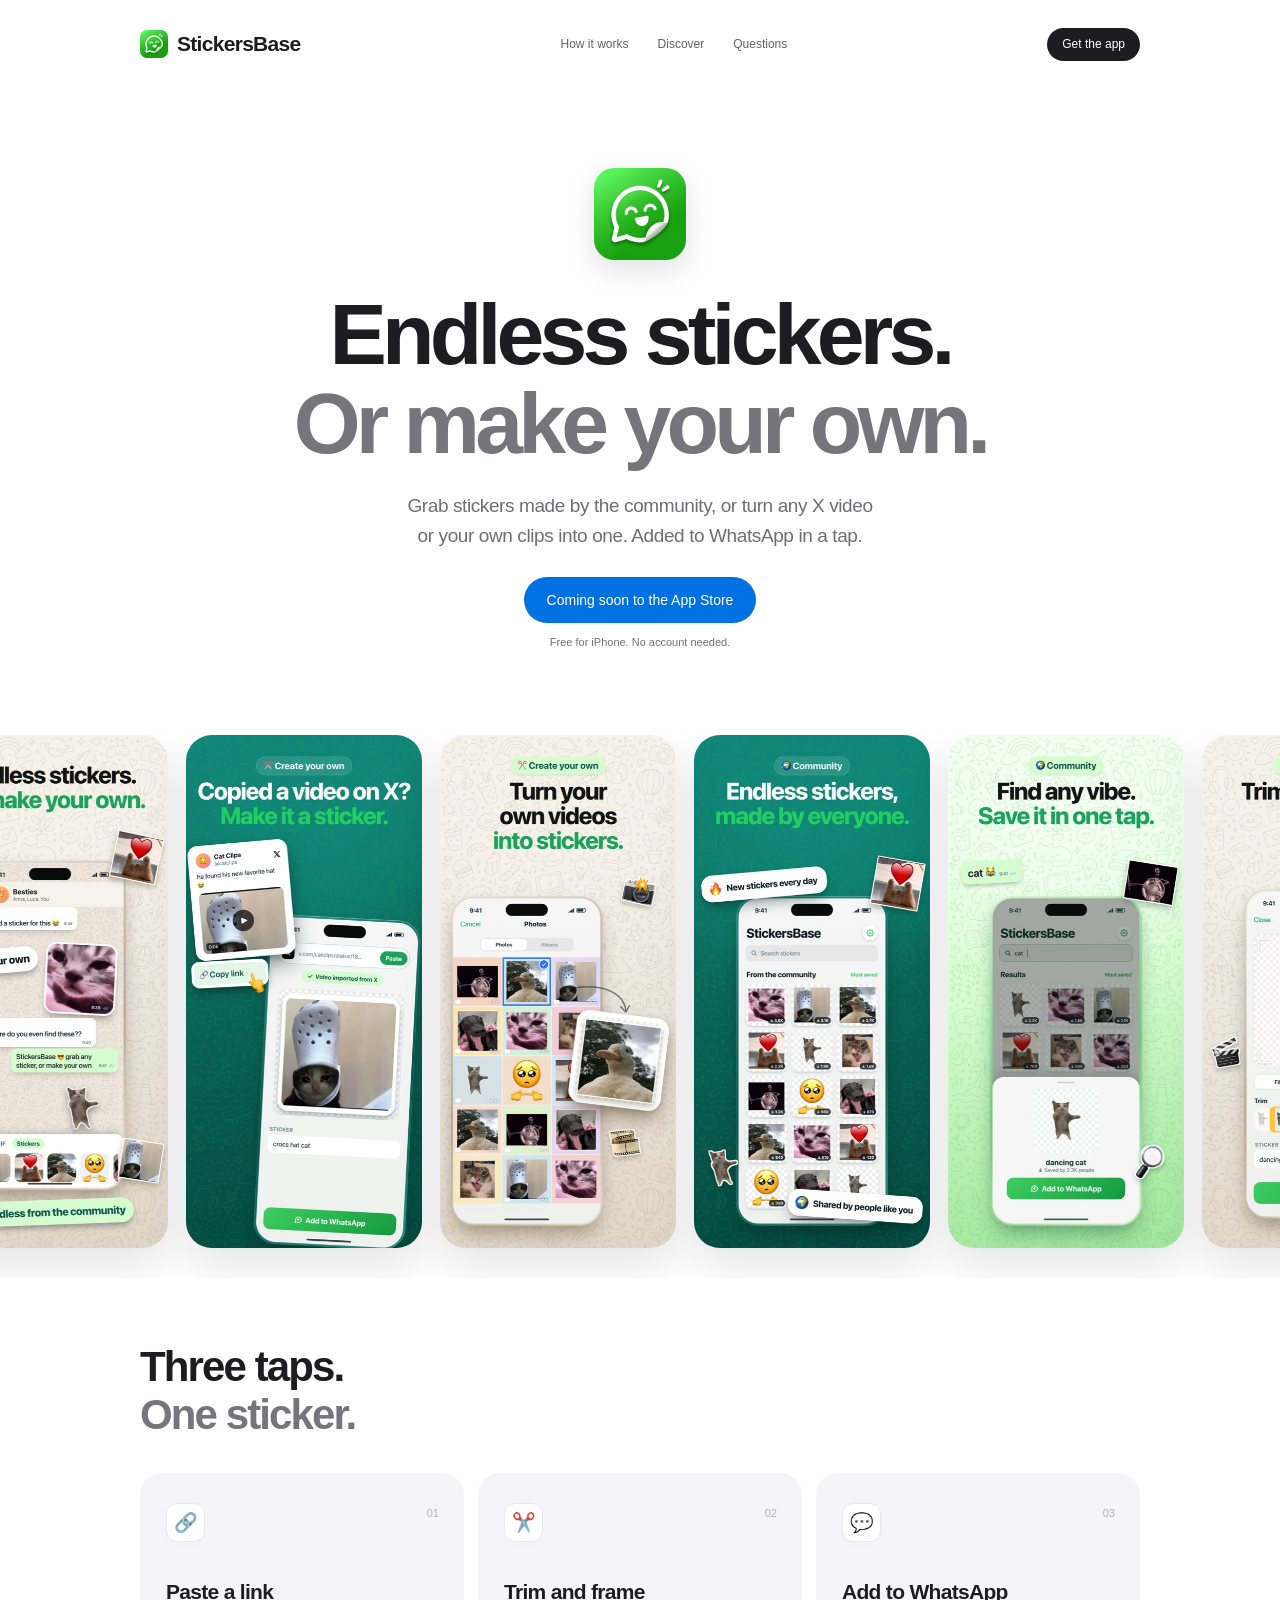
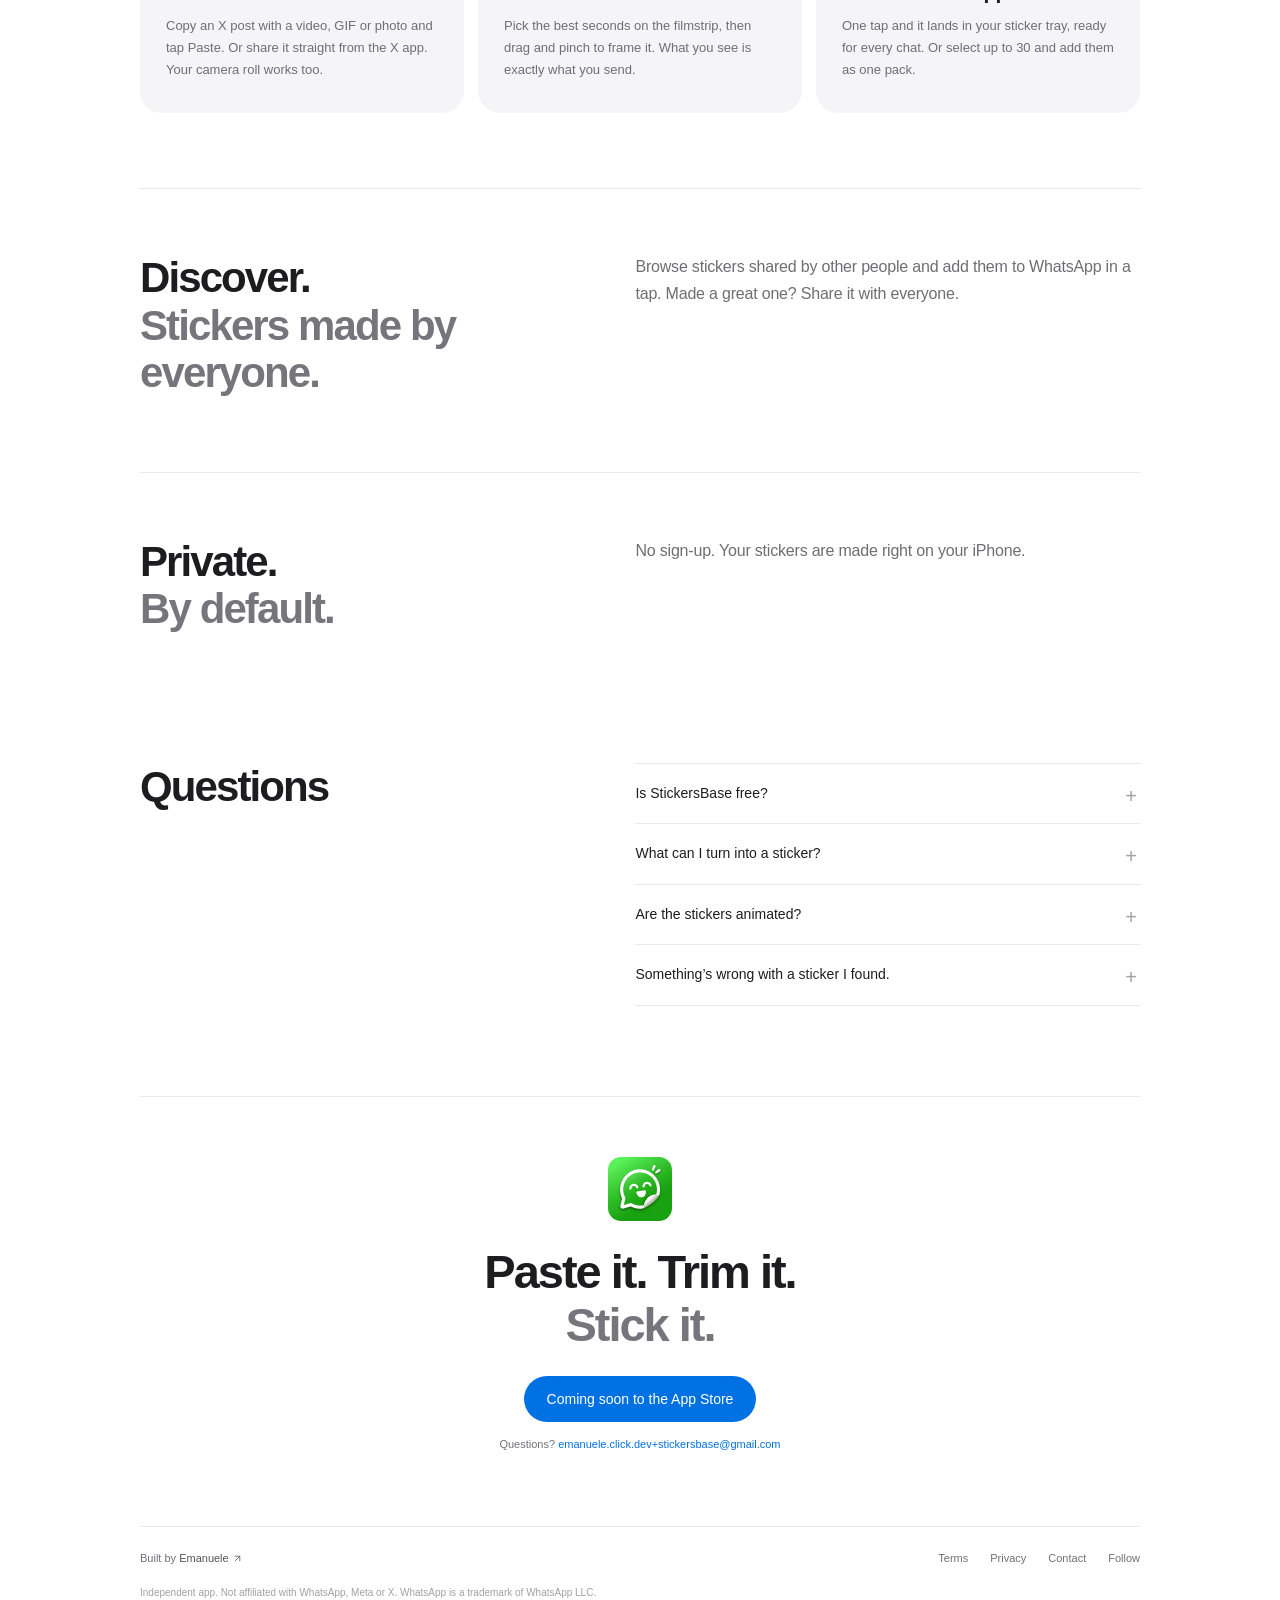
==== commit 0fc9dbfe: "StickersBase: new App Store screenshots in an auto-scrolling strip - Swap in the nine redesigned scr" ====
--- a/stickersbase/index.html
+++ b/stickersbase/index.html
@@ -13,10 +13,10 @@
     <link rel="stylesheet" href="/stickersbase/styles.css">
     <meta property="og:type" content="website">
     <meta property="og:site_name" content="StickersBase">
-    <meta property="og:title" content="Any moment. A WhatsApp sticker. — StickersBase">
+    <meta property="og:title" content="Endless WhatsApp stickers. Or make your own. — StickersBase">
     <meta property="og:description" content="Paste an X link, trim the best moment, add it to WhatsApp in one tap. Free for iPhone, no account.">
     <meta property="og:url" content="https://emanuele.click/stickersbase/">
-    <meta property="og:image" content="https://emanuele.click/stickersbase/assets/screens/01-any-moment.jpg">
+    <meta property="og:image" content="https://emanuele.click/stickersbase/assets/screens/01-make-or-find.jpg">
     <meta name="twitter:card" content="summary_large_image">
     <meta name="twitter:site" content="@emanuele_click">
     <meta name="twitter:creator" content="@emanuele_click">
@@ -51,20 +51,23 @@
     <main id="main">
       <section class="hero wrap">
         <img class="app-icon" src="/stickersbase/assets/icon.png" width="92" height="92" alt="">
-        <h1>Any moment.<br><span>A WhatsApp sticker.</span></h1>
-        <p class="lead">Paste an X link or pick a video, trim the best second,<br class="desktop-break"> and add it to WhatsApp in one tap.</p>
+        <h1>Endless stickers.<br><span>Or make your own.</span></h1>
+        <p class="lead">Grab stickers made by the community, or turn any X video<br class="desktop-break"> or your own clips into one. Added to WhatsApp in a tap.</p>
         <span class="button primary store-soon" id="get">Coming soon to the App Store</span>
         <p class="cta-note">Free for iPhone. No account needed.</p>
       </section>
 
-      <section class="screens" aria-label="App screenshots">
+      <section class="screens" aria-label="App screenshots" tabindex="0">
         <div class="screens-track">
-          <img src="/stickersbase/assets/screens/01-any-moment.jpg" width="330" height="717" alt="A cat sticker sent in a WhatsApp chat. Any moment. A WhatsApp sticker." loading="eager">
-          <img src="/stickersbase/assets/screens/02-paste-x-link.jpg" width="330" height="717" alt="Paste an X link. Get a sticker." loading="lazy">
-          <img src="/stickersbase/assets/screens/03-trim-frame.jpg" width="330" height="717" alt="The editor: trim the clip and frame it. Trim it. Frame it. Stick it." loading="lazy">
-          <img src="/stickersbase/assets/screens/04-one-tap-whatsapp.jpg" width="330" height="717" alt="One tap. Into WhatsApp." loading="lazy">
-          <img src="/stickersbase/assets/screens/06-packs.jpg" width="330" height="717" alt="Make a whole pack. Up to 30 stickers." loading="lazy">
-          <img src="/stickersbase/assets/screens/08-no-account.jpg" width="330" height="717" alt="No account. No fuss." loading="lazy">
+          <img src="/stickersbase/assets/screens/01-make-or-find.jpg" width="330" height="717" alt="A WhatsApp group chat full of cat stickers. Endless stickers. Or make your own." loading="eager">
+          <img src="/stickersbase/assets/screens/02-paste-x-link.jpg" width="330" height="717" alt="Copy the link of an X video and paste it into StickersBase. Copied a video on X? Make it a sticker." loading="eager">
+          <img src="/stickersbase/assets/screens/03-your-photos.jpg" width="330" height="717" alt="Pick a video from your camera roll. Turn your own videos into stickers." loading="eager">
+          <img src="/stickersbase/assets/screens/04-community.jpg" width="330" height="717" alt="A grid of community stickers with save counts. Endless stickers, made by everyone." loading="lazy">
+          <img src="/stickersbase/assets/screens/05-search-save.jpg" width="330" height="717" alt="Searching the community for cat stickers. Find any vibe. Save it in one tap." loading="lazy">
+          <img src="/stickersbase/assets/screens/06-trim-frame.jpg" width="330" height="717" alt="The editor: trim the clip and frame it. Trim it. Frame it. Stick it." loading="lazy">
+          <img src="/stickersbase/assets/screens/07-one-tap-whatsapp.jpg" width="330" height="717" alt="One tap. Into WhatsApp." loading="lazy">
+          <img src="/stickersbase/assets/screens/08-packs.jpg" width="330" height="717" alt="Make a whole pack. Up to 30 stickers." loading="lazy">
+          <img src="/stickersbase/assets/screens/09-no-account.jpg" width="330" height="717" alt="No account. No fuss." loading="lazy">
         </div>
       </section>
 
@@ -152,5 +155,42 @@
       </div>
       <p class="disclaimer">Independent app. Not affiliated with WhatsApp, Meta or X. WhatsApp is a trademark of WhatsApp LLC.</p>
     </footer>
+    <script>
+      // Auto-scroll the screenshot strip as an endless loop. It pauses while the
+      // pointer is over it or it has focus, and stays a plain swipeable strip when
+      // the visitor prefers reduced motion.
+      (() => {
+        const strip = document.querySelector('.screens');
+        const track = strip && strip.querySelector('.screens-track');
+        if (!track || matchMedia('(prefers-reduced-motion: reduce)').matches) return;
+        const originals = [...track.children];
+        originals.forEach(img => {
+          const copy = img.cloneNode(true);
+          copy.alt = ''; copy.setAttribute('aria-hidden', 'true'); copy.loading = 'lazy';
+          track.appendChild(copy);
+        });
+        strip.classList.add('auto');
+        let paused = false, last = 0, pos = 0;
+        const pause = v => () => { paused = v; };
+        strip.addEventListener('pointerenter', pause(true));
+        strip.addEventListener('pointerleave', pause(false));
+        strip.addEventListener('focusin', pause(true));
+        strip.addEventListener('focusout', pause(false));
+        strip.addEventListener('touchstart', pause(true), { passive: true });
+        strip.addEventListener('touchend', () => setTimeout(() => { pos = strip.scrollLeft; paused = false; }, 2500), { passive: true });
+        const step = t => {
+          const gap = last ? t - last : 0; last = t;
+          const dt = gap > 1000 ? 0 : gap; // skip the jump after a hidden tab
+          const half = track.scrollWidth / 2;
+          if (!paused && half > strip.clientWidth) {
+            pos += dt * 0.045;
+            if (pos >= half) pos -= half;
+            strip.scrollLeft = pos;
+          } else { pos = strip.scrollLeft % half; }
+          requestAnimationFrame(step);
+        };
+        requestAnimationFrame(step);
+      })();
+    </script>
   </body>
 </html>
--- a/stickersbase/styles.css
+++ b/stickersbase/styles.css
@@ -1282,3 +1282,8 @@
   .footer-main{flex-direction:column}
   .footer-links{flex-wrap:wrap;gap:14px}
 }
+/* Auto-scrolling strip: snap would fight the continuous scroll, and the strip
+   spans the full width so the loop never shows an edge. */
+.screens.auto{scroll-snap-type:none}
+.screens.auto .screens-track{margin:0}
+.screens:focus-visible{outline:2px solid var(--blue);outline-offset:-2px}
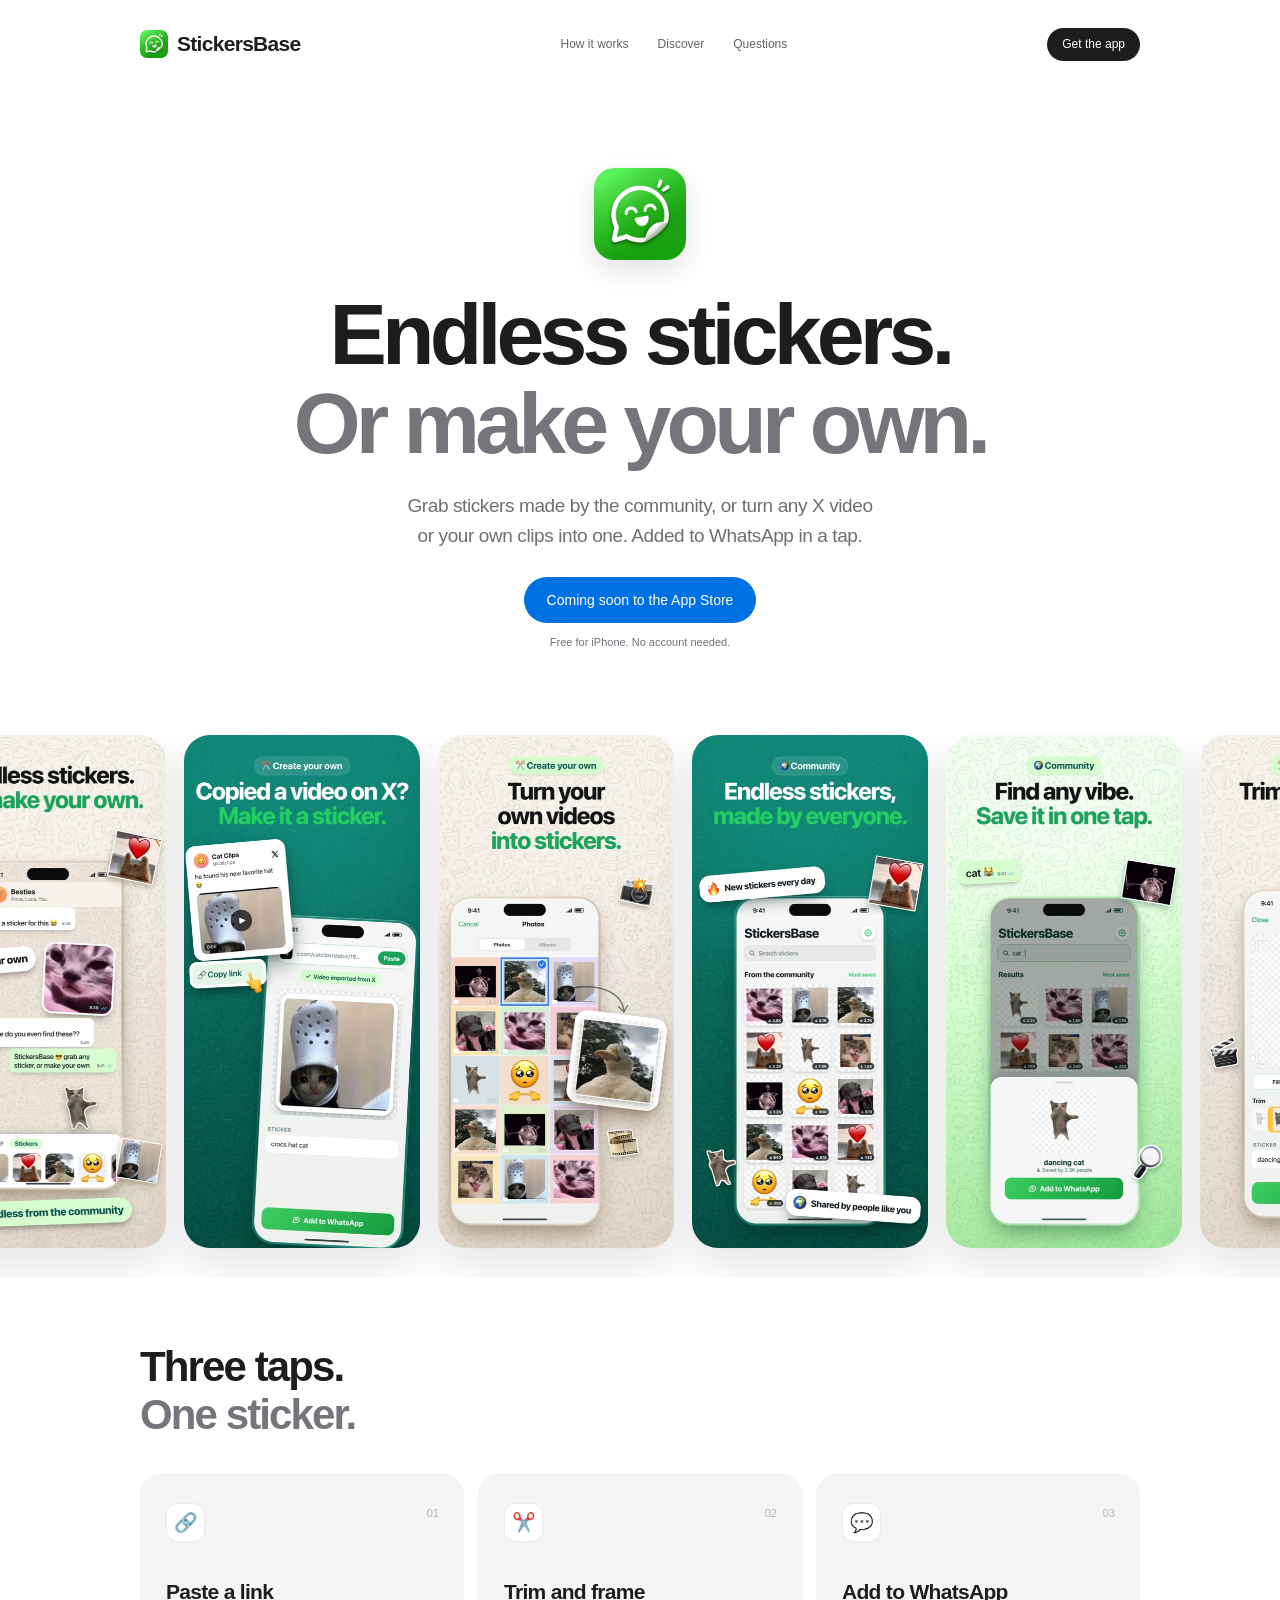
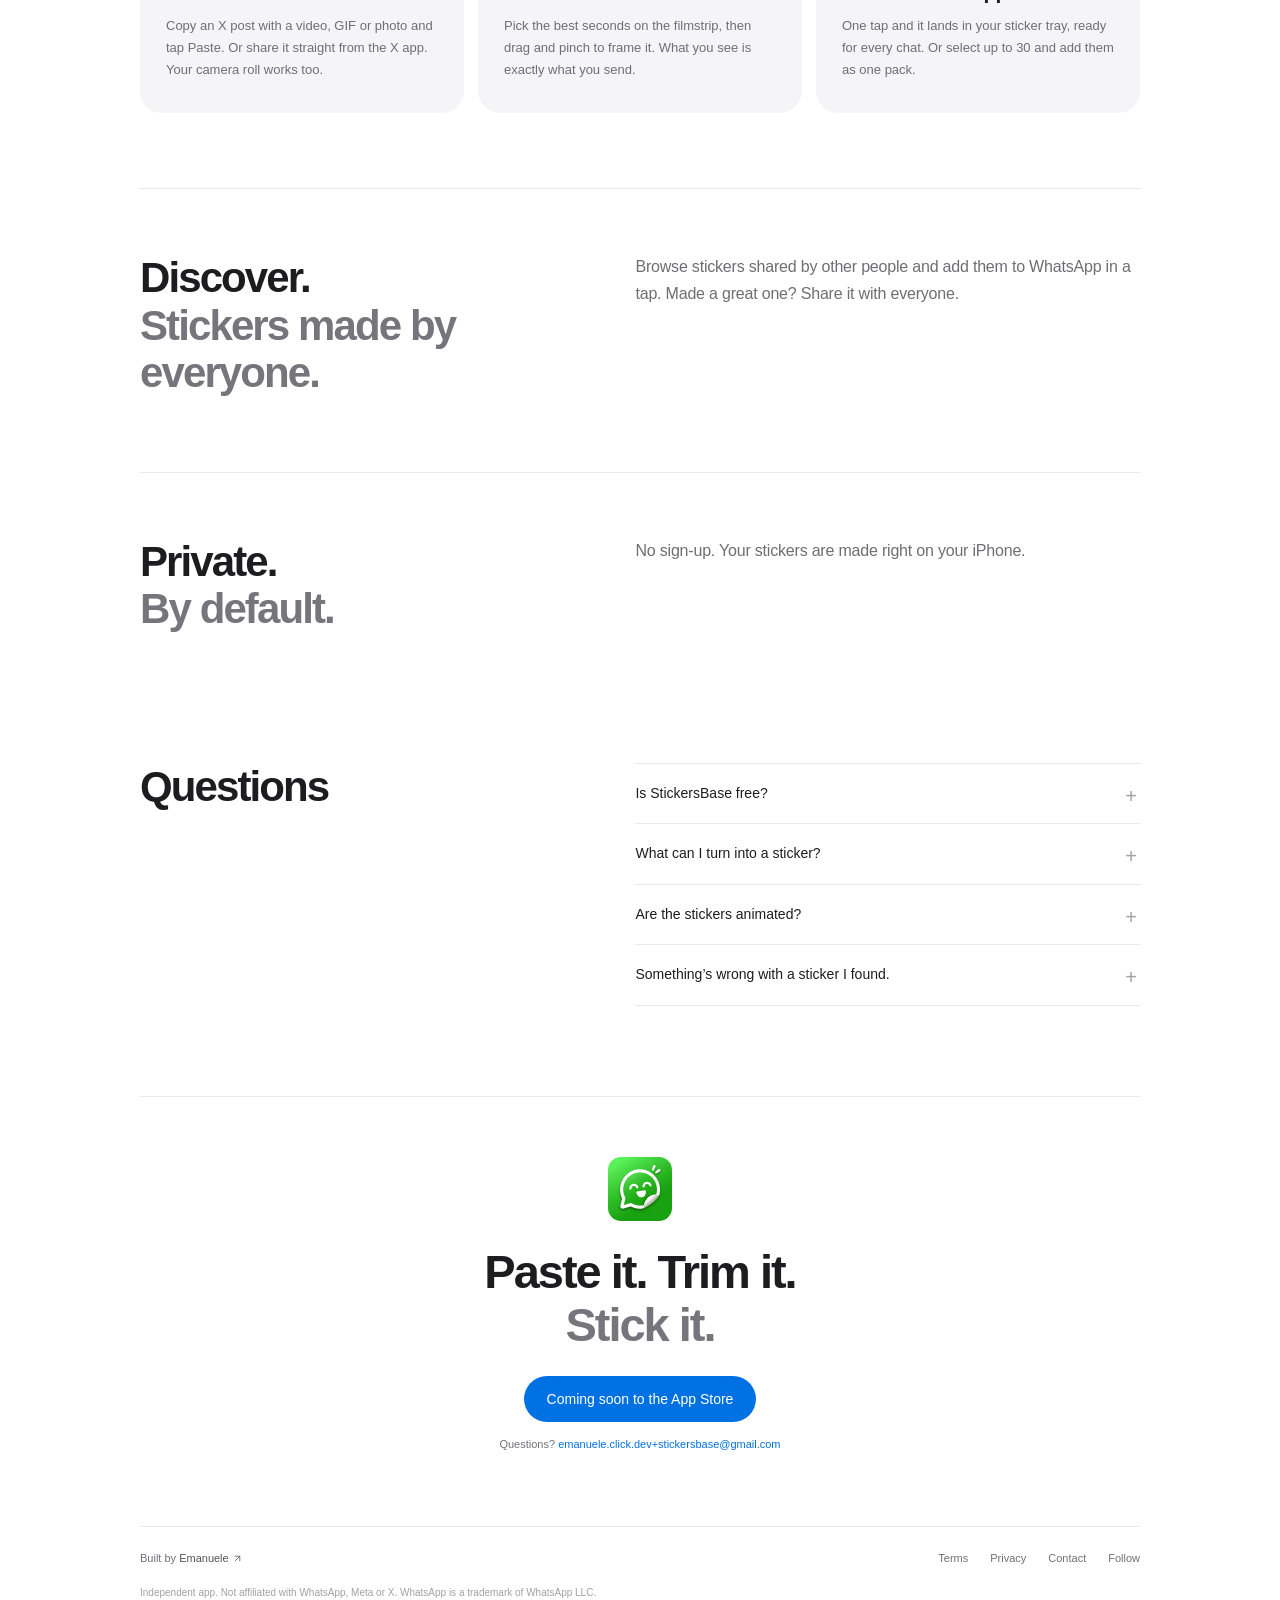
==== commit 047d3d6b: "StickersBase: let visitors scroll the screenshot strip by hand Swiping, mouse dragging, the wheel/tr" ====
--- a/stickersbase/index.html
+++ b/stickersbase/index.html
@@ -156,37 +156,63 @@
       <p class="disclaimer">Independent app. Not affiliated with WhatsApp, Meta or X. WhatsApp is a trademark of WhatsApp LLC.</p>
     </footer>
     <script>
-      // Auto-scroll the screenshot strip as an endless loop. It pauses while the
-      // pointer is over it or it has focus, and stays a plain swipeable strip when
-      // the visitor prefers reduced motion.
+      // The screenshot strip scrolls on its own as an endless loop, but the visitor
+      // is always in control: swiping, dragging, the wheel/trackpad or the keyboard
+      // take over at once, and auto-scroll resumes a few seconds after they stop.
+      // With reduced motion it is a plain swipeable strip.
       (() => {
         const strip = document.querySelector('.screens');
         const track = strip && strip.querySelector('.screens-track');
         if (!track || matchMedia('(prefers-reduced-motion: reduce)').matches) return;
-        const originals = [...track.children];
-        originals.forEach(img => {
+        [...track.children].forEach(img => {
           const copy = img.cloneNode(true);
           copy.alt = ''; copy.setAttribute('aria-hidden', 'true'); copy.loading = 'lazy';
           track.appendChild(copy);
         });
         strip.classList.add('auto');
-        let paused = false, last = 0, pos = 0;
-        const pause = v => () => { paused = v; };
-        strip.addEventListener('pointerenter', pause(true));
-        strip.addEventListener('pointerleave', pause(false));
-        strip.addEventListener('focusin', pause(true));
-        strip.addEventListener('focusout', pause(false));
-        strip.addEventListener('touchstart', pause(true), { passive: true });
-        strip.addEventListener('touchend', () => setTimeout(() => { pos = strip.scrollLeft; paused = false; }, 2500), { passive: true });
+
+        const SPEED = 0.045;      // px per ms
+        const RESUME_AFTER = 3000; // ms of no interaction
+        let pos = 0, last = 0, hovering = false, holdUntil = 0, ours = -1;
+        const half = () => track.scrollWidth / 2;
+        const hold = () => { holdUntil = performance.now() + RESUME_AFTER; };
+
+        // Manual scrolling wraps around too, so the loop has no ends either way.
+        strip.addEventListener('scroll', () => {
+          const x = strip.scrollLeft, h = half();
+          if (Math.abs(x - ours) > 1) hold();          // not a scroll we made
+          if (x > h) strip.scrollLeft = x - h;
+          else if (x < 1 && performance.now() < holdUntil) strip.scrollLeft = x + h;
+          pos = strip.scrollLeft;
+        }, { passive: true });
+        ['wheel', 'touchstart', 'keydown', 'focusin'].forEach(e => strip.addEventListener(e, hold, { passive: true }));
+        strip.addEventListener('pointerenter', e => { if (e.pointerType === 'mouse') hovering = true; });
+        strip.addEventListener('pointerleave', () => { hovering = false; hold(); });
+
+        // Click-and-drag with a mouse (touch already swipes natively).
+        let drag = null;
+        strip.addEventListener('pointerdown', e => {
+          if (e.pointerType !== 'mouse' || e.button !== 0) return;
+          drag = { x: e.clientX, left: strip.scrollLeft, moved: false };
+          strip.classList.add('dragging');
+        });
+        addEventListener('pointermove', e => {
+          if (!drag) return;
+          const dx = e.clientX - drag.x;
+          if (Math.abs(dx) > 3) drag.moved = true;
+          strip.scrollLeft = drag.left - dx; hold();
+        });
+        addEventListener('pointerup', () => { if (drag) { drag = null; strip.classList.remove('dragging'); hold(); } });
+        strip.addEventListener('dragstart', e => e.preventDefault());
+
         const step = t => {
           const gap = last ? t - last : 0; last = t;
           const dt = gap > 1000 ? 0 : gap; // skip the jump after a hidden tab
-          const half = track.scrollWidth / 2;
-          if (!paused && half > strip.clientWidth) {
-            pos += dt * 0.045;
-            if (pos >= half) pos -= half;
-            strip.scrollLeft = pos;
-          } else { pos = strip.scrollLeft % half; }
+          const h = half();
+          if (!hovering && !drag && t > holdUntil && h > strip.clientWidth) {
+            pos = (pos + dt * SPEED) % h;
+            strip.scrollLeft = pos; ours = strip.scrollLeft;
+          }
           requestAnimationFrame(step);
         };
         requestAnimationFrame(step);
--- a/stickersbase/styles.css
+++ b/stickersbase/styles.css
@@ -1287,3 +1287,6 @@
 .screens.auto{scroll-snap-type:none}
 .screens.auto .screens-track{margin:0}
 .screens:focus-visible{outline:2px solid var(--blue);outline-offset:-2px}
+.screens.auto{cursor:grab}
+.screens.dragging{cursor:grabbing;user-select:none}
+.screens.dragging img{pointer-events:none}
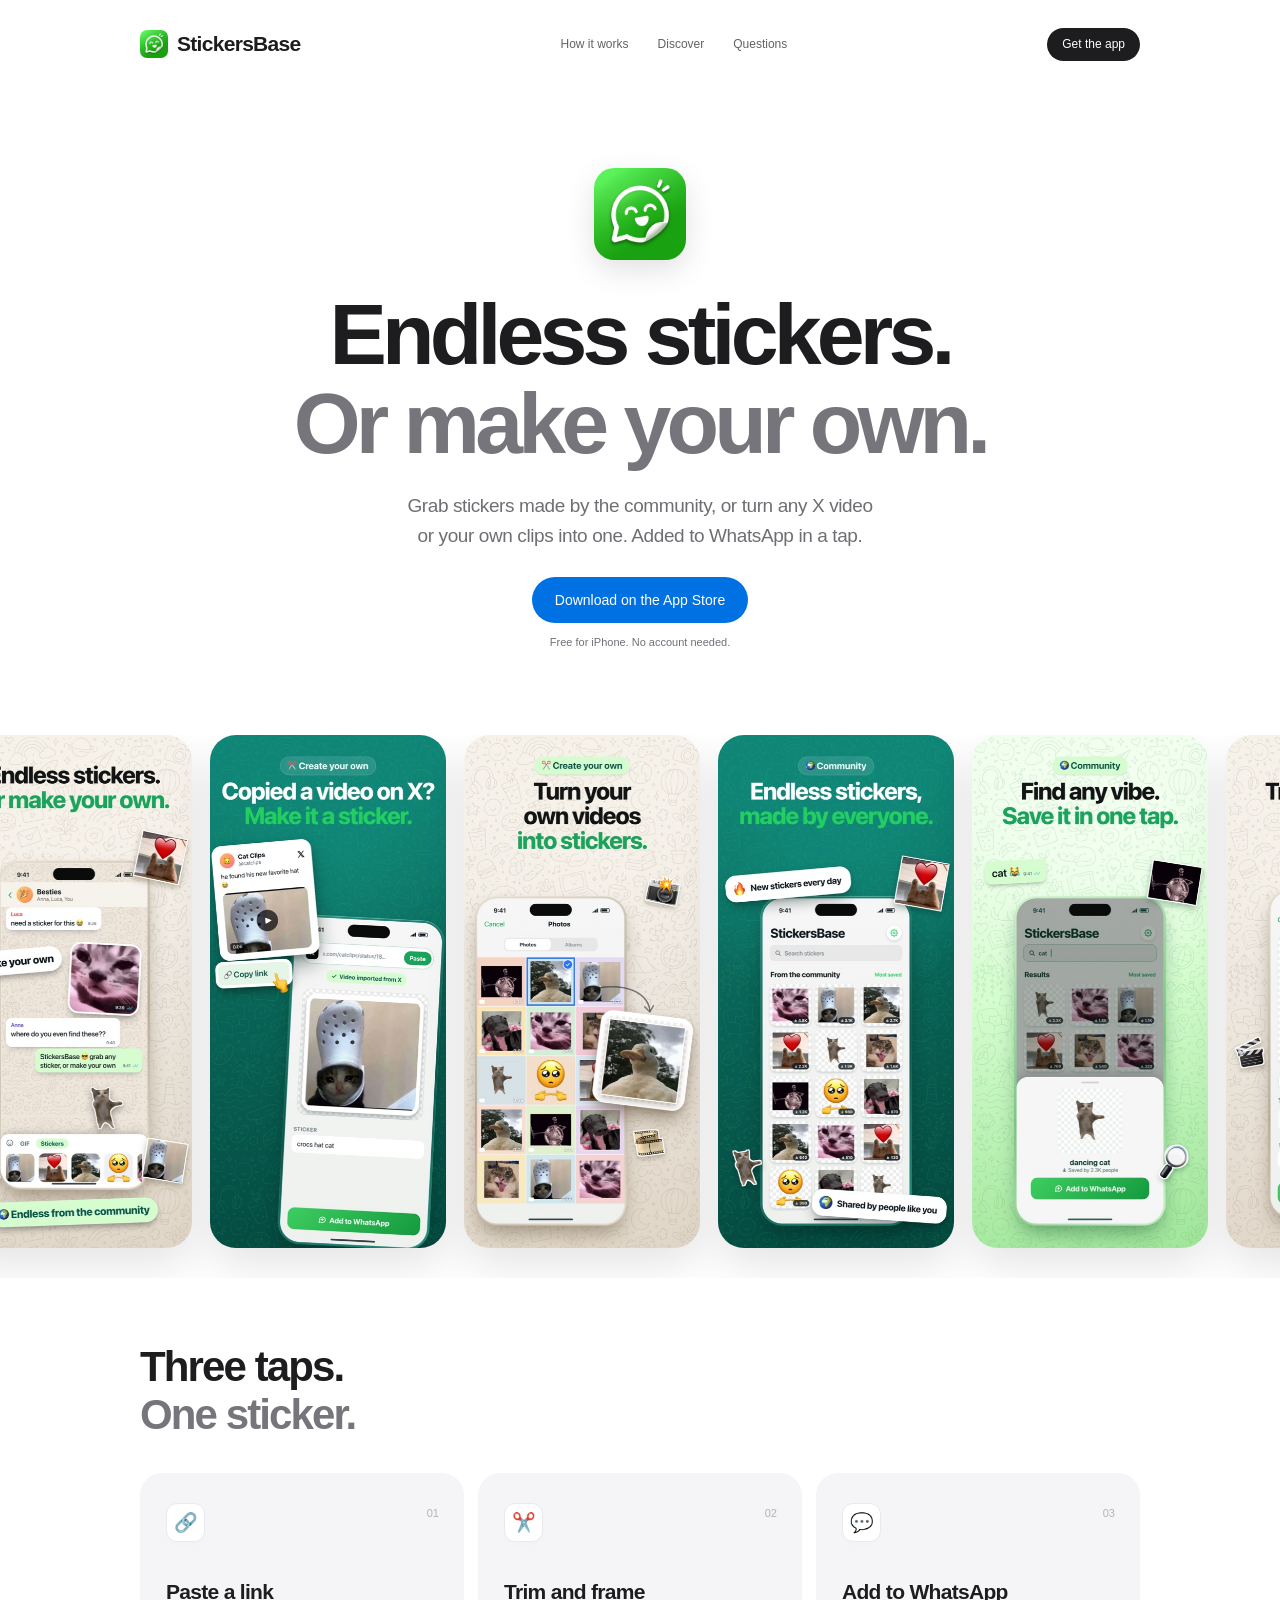
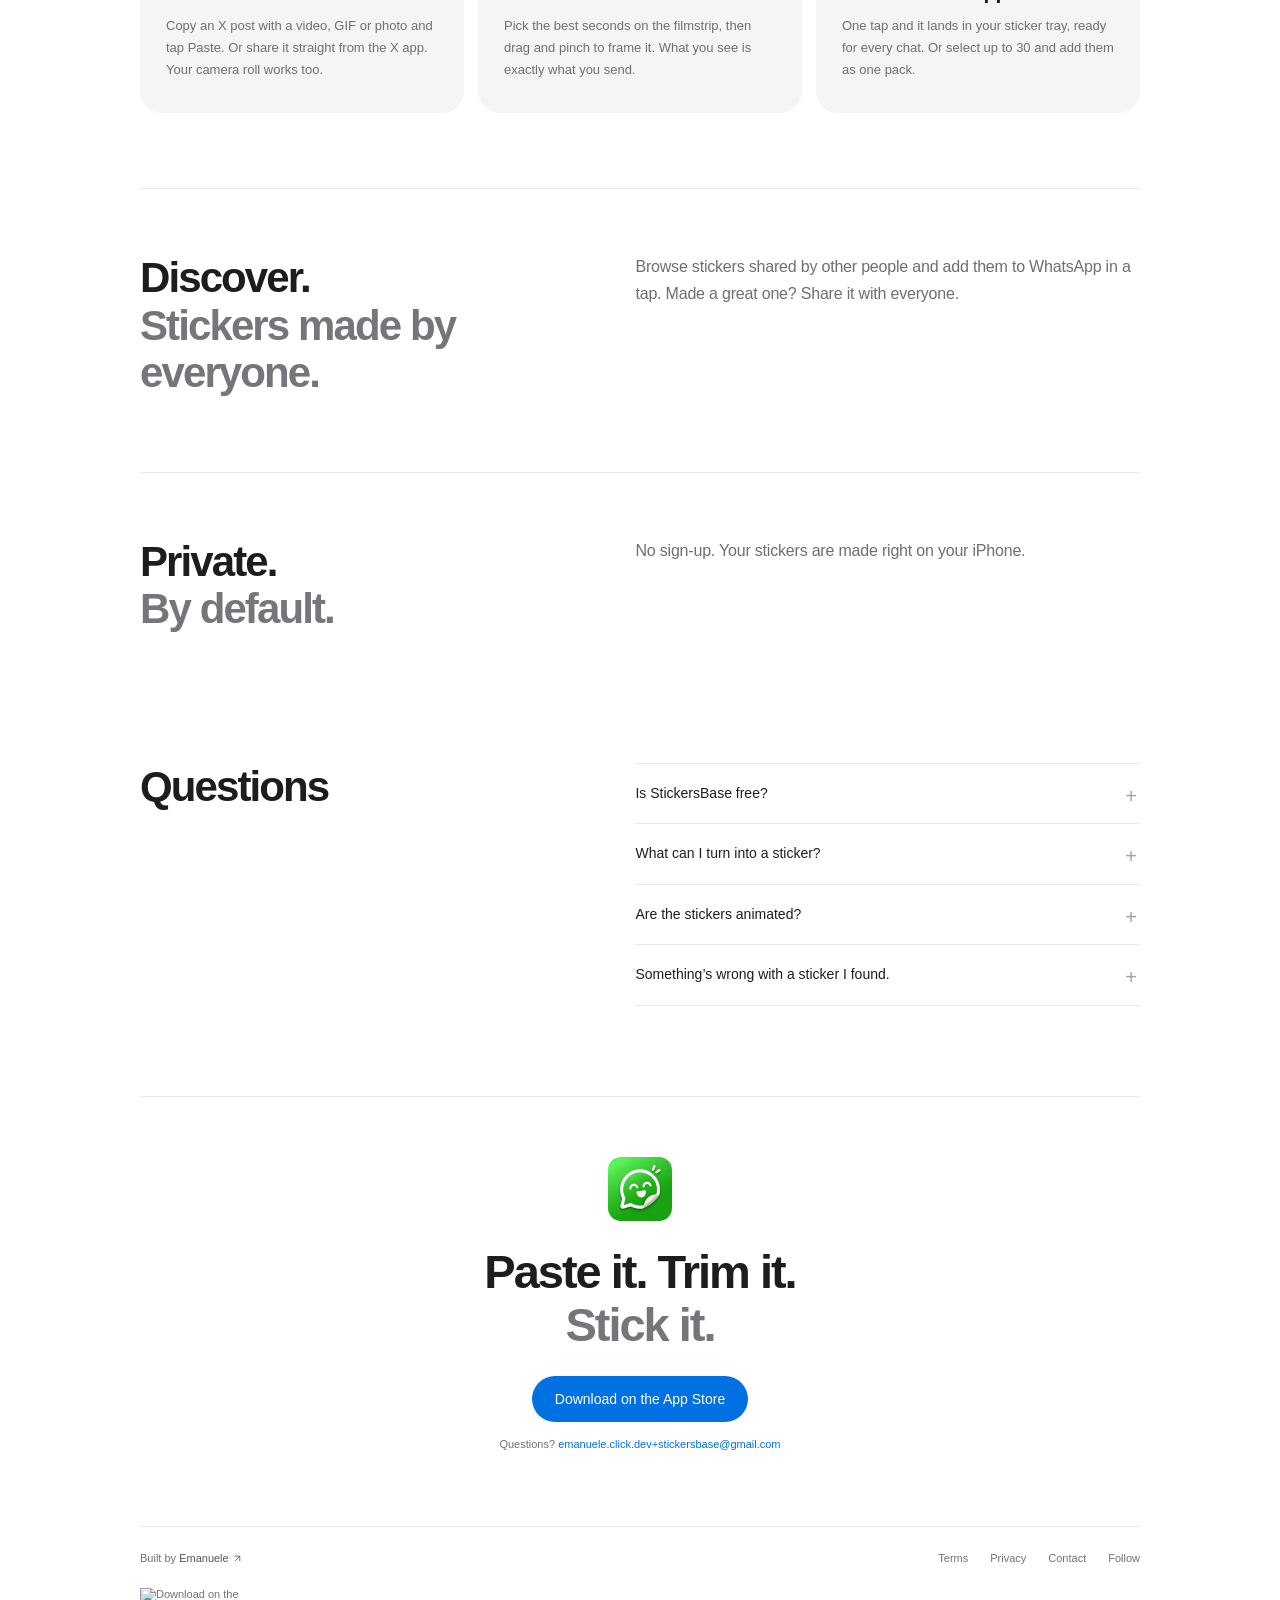
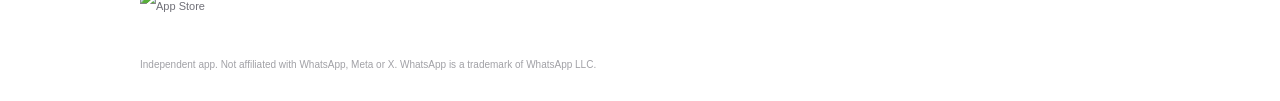
==== commit c9f9b082: "StickersBase: link App Store listing and add download badge Replace the 'Coming soon' placeholders w" ====
--- a/stickersbase/index.html
+++ b/stickersbase/index.html
@@ -53,7 +53,7 @@
         <img class="app-icon" src="/stickersbase/assets/icon.png" width="92" height="92" alt="">
         <h1>Endless stickers.<br><span>Or make your own.</span></h1>
         <p class="lead">Grab stickers made by the community, or turn any X video<br class="desktop-break"> or your own clips into one. Added to WhatsApp in a tap.</p>
-        <span class="button primary store-soon" id="get">Coming soon to the App Store</span>
+        <a class="button primary" id="get" href="https://apps.apple.com/app/id6834481008">Download on the App Store</a>
         <p class="cta-note">Free for iPhone. No account needed.</p>
       </section>
 
@@ -138,7 +138,7 @@
       <section class="final-cta wrap" id="contact">
         <img src="/stickersbase/assets/icon.png" width="64" height="64" alt="">
         <h2>Paste it. Trim it.<br><span>Stick it.</span></h2>
-        <span class="button primary store-soon">Coming soon to the App Store</span>
+        <a class="button primary" href="https://apps.apple.com/app/id6834481008">Download on the App Store</a>
         <p>Questions? <a href="mailto:emanuele.click.dev+stickersbase@gmail.com?subject=StickersBase">emanuele.click.dev+stickersbase@gmail.com</a></p>
       </section>
     </main>
@@ -153,6 +153,7 @@
           <a href="https://x.com/emanuele_click">Follow</a>
         </div>
       </div>
+      <a class="store-badge" href="https://apps.apple.com/app/id6834481008"><img src="https://thumb.wikimedia.org/wikipedia/commons/thumb/3/3c/Download_on_the_App_Store_Badge.svg/3840px-Download_on_the_App_Store_Badge.svg.png" alt="Download on the App Store" width="120" height="40" loading="lazy"></a>
       <p class="disclaimer">Independent app. Not affiliated with WhatsApp, Meta or X. WhatsApp is a trademark of WhatsApp LLC.</p>
     </footer>
     <script>
--- a/stickersbase/styles.css
+++ b/stickersbase/styles.css
@@ -1241,6 +1241,8 @@
 .button .chrome-icon{width:20px;height:20px}
 .button.small .ui-icon{width:13px;height:13px}
 .feature-icon .ui-icon{width:20px;height:20px}
+.store-badge{display:inline-block;margin:24px 0 8px}
+.store-badge img{display:block;height:40px;width:auto}
 .footer-links .ui-icon,.footer-main>span .ui-icon{width:11px;height:11px}
 .support-topics .ui-icon{width:12px;height:12px}
 .preview-play .ui-icon{width:29px;height:29px}
@@ -1258,8 +1260,6 @@
 
 /* StickersBase landing */
 .hero .app-icon{display:block;margin:0 auto 30px}
-.store-soon{cursor:default}
-.store-soon:hover{transform:none;background:var(--blue)}
 .screens{overflow-x:auto;scrollbar-width:none;padding:0 0 30px;scroll-snap-type:x mandatory}
 .screens::-webkit-scrollbar{display:none}
 .screens-track{display:flex;gap:18px;width:max-content;margin:0 auto;padding:0 32px}
